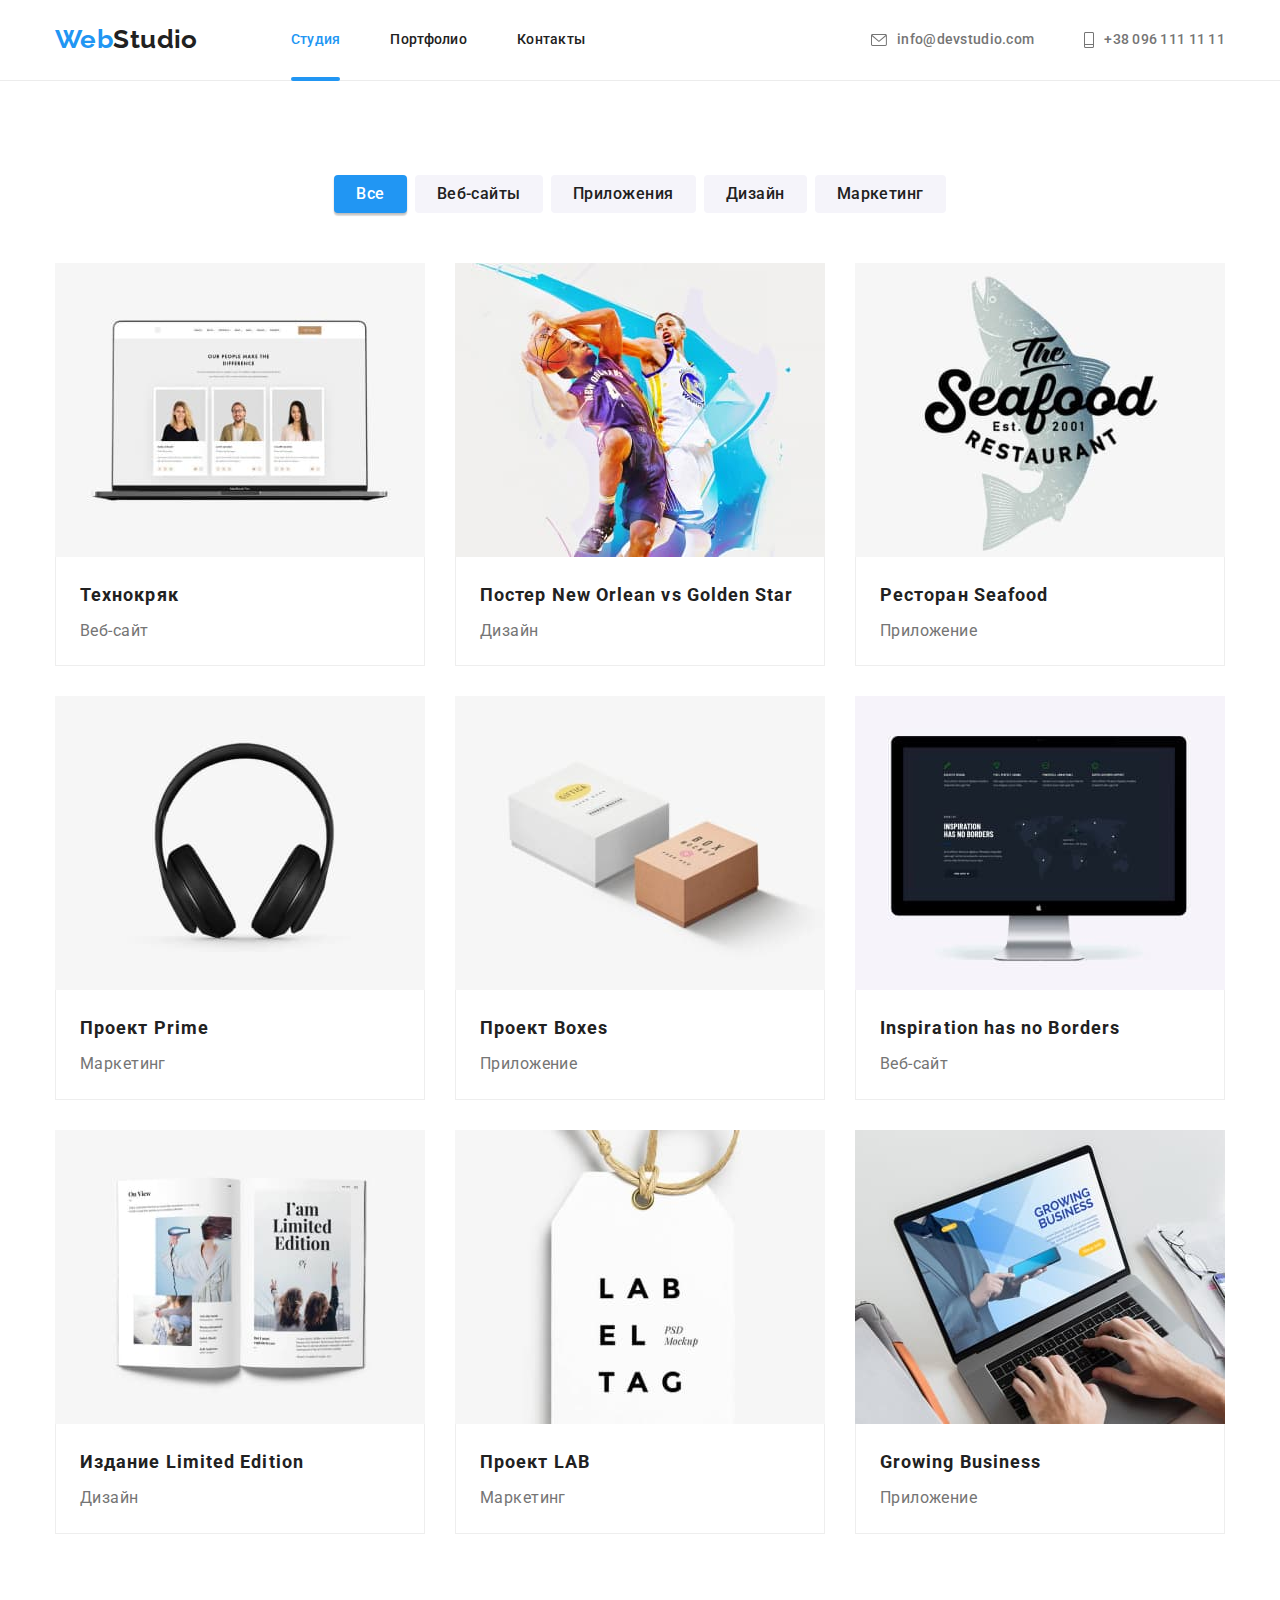
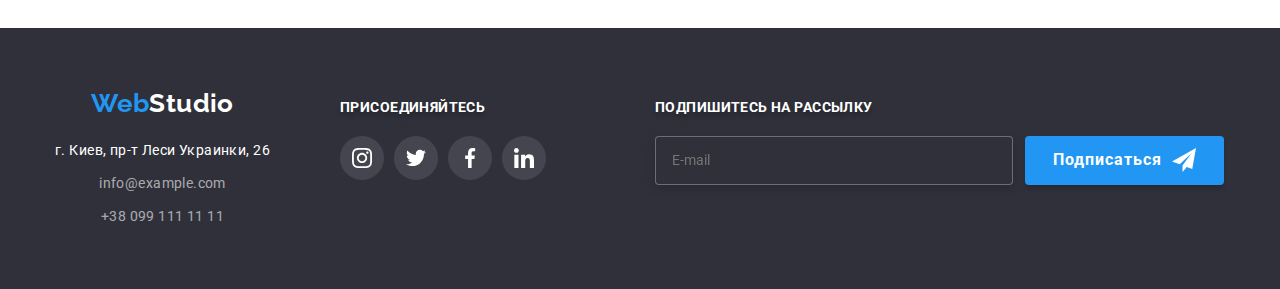
==== portfolio.html @ 218bdefb "hw-8.1" ====
<!DOCTYPE html>
<html lang="ru">
  <head>
    <meta charset="UTF-8" />
    <meta http-equiv="X-UA-Compatible" content="IE=edge" />
    <meta name="viewport" content="width=device-width, initial-scale=1.0" />
    <title>Портфолио</title>
    <link rel="preconnect" href="https://fonts.googleapis.com">
    <link rel="preconnect" href="https://fonts.gstatic.com" crossorigin>
    <link href="https://fonts.googleapis.com/css2?family=Raleway:wght@700&family=Roboto:wght@400;500;700;900&display=swap"
      rel="stylesheet">
    <link rel="stylesheet" href="https://cdnjs.cloudflare.com/ajax/libs/animate.css/4.1.1/animate.min.css" />
    <link rel="stylesheet" href="https://cdnjs.cloudflare.com/ajax/libs/modern-normalize/1.1.0/modern-normalize.min.css" />
    <link rel="stylesheet" href="./css/main.min.css">
  </head>
  <body>
    <!--top lone-->
    <header class="header">
      <div class="container header-container">
        <nav class="nav">
    
          <a href="./index.html" class="logo logo-header animate__animated animate__bounceInRight">Web<span
              class="logo--dark-color">Studio</span></a>
    
          <ul class="nav__list list">
            <li class="nav__item">
              <a class="nav__link current animate__animated animate__headShake animate__delay-1s"
                href="./index.html">Студия</a>
            </li>
            <li class="nav__item">
              <a class="nav__link animate__animated animate__headShake animate__delay-1s"
                href="./portfolio.html">Портфолио</a>
            </li>
            <li class="nav__item">
              <a class="nav__link animate__animated animate__headShake animate__delay-1s" href="">Контакты</a>
            </li>
          </ul>
        </nav>
    
        <div class="contacts">
          <ul class="contacts__list list">
            <li class="contacts__item">
              <a class="contacts__link" href="mailto:info@devstudio.com">
                <svg class="contacts__icon" width="16" height="12">
                  <use href="img/icons.svg#icon-email">
                  </use>
                </svg>info@devstudio.com</a>
            </li>
            <li class="contacts__item">
              <a class="contacts__link" href="telto:+380961111111">
                <svg class="contacts__icon" width="10" height="16">
                  <use href="img/icons.svg#icon-phone"></use>
                </svg>+38 096 111 11 11</a>
            </li>
          </ul>
        </div>
        <button type="button" class="menu-btn" data-menu-open>
          <svg class="menu-open" width="18" height="18">
            <use href="img/icons.svg#icon-menu-open">
            </use>
          </svg>
        </button>
      </div>
      <div class="mob-menu is-hidden" data-menu>
        <div class="container">
          <div class="mob-menu-top">
            <button type="button" class="menu-btn" data-menu-close>
              <svg class="menu-close" width="18" height="18">
                <use href="img/icons.svg#icon-menu-close">
                </use>
              </svg>
            </button>
            <ul class="mob-menu__list list">
              <li class="mob-menu__item">
                <a class="mob-menu__link" href="./index.html">Студия</a>
              </li>
              <li class="mob-menu__item">
                <a class="mob-menu__link" href="./portfolio.html">Портфолио</a>
              </li>
              <li class="mob-menu__item">
                <a class="mob-menu__link" href="">Контакты</a>
              </li>
            </ul>
          </div>
          <div class="mob-menu-bottom">
            <ul class="mob-contacts list">
              <li class="mob-contacts__item">
                <a class="mob-contacts__link" href="telto:+380961111111">+38 096 111 11 11</a>
              </li>
              <li class="mob-contacts__item">
                <a class="mob-contacts__link mob-contacts__link--tell"
                  href="mailto:info@devstudio.com">info@devstudio.com</a>
              </li>
            </ul>
            <ul class="mob-soc list">
              <li class="mob-soc__item">
                <a href="" class="mob-soc__link">Instagram</a>
              </li>
              <li class="mob-soc__item">
                <a href="" class="mob-soc__link">Twitter</a>
              </li>
              <li class="mob-soc__item">
                <a href="" class="mob-soc__link">Facebook</a>
              </li>
              <li class="mob-soc__item">
                <a href="" class="mob-soc__link">LinkedIn</a>
              </li>
            </ul>
          </div>
        </div>
      </div>
    </header>

    <main>
      <!--filter-->
      <section class="section-filter section-wrap">
        <div class="container">
          <!--title "Проекти" need to hide whit styles CSS-->
          <h1 class="filter hidden">Проекти</h1>
          <ul class="filter__list list">
            <li class="filter__item">
              <button class="button-current">Все</button>
            </li>
            <li class="filter__item">
              <button class="button-secondary">Веб-сайты</button>
            </li>
            <li class="filter__item">
              <button class="button-secondary">Приложения</button>
            </li>
            <li class="filter__item">
              <button class="button-secondary">Дизайн</button>
            </li>
            <li class="filter__item">
              <button class="button-secondary">Маркетинг</button>
            </li>
          </ul>
          <!--projects-->
          <ul class="project__list list">
            <!--project_1-->
            <li class="project__item">
              <a class="project__link" href="">
                <div class="project__tumb">
                  <img src="img/portfolio/project_1.jpg" alt="Главная страничка сайта" width="370" height="294" />
                  <p class="project__text">Технокряк это современная площадка распространения коронавируса. Компании используют эту платформу для цифрового
                  шпионажа и атак на защищённые сервера конкурентов.</p>
                </div>
                <div class="project__content first__project">
                  <h2 class="project__name">Технокряк</h2>
                  <p class="project__about">Веб-сайт</p>
                </div>
              </a>
            </li>
            <!--progect_2-->
            <li class="project__item">
              <a class="project__link" href="">
                <div class="project__tumb">
                  <img src="img/portfolio/prpject_2.jpg" alt="Постер баскетбольной команды" width="370" height="294" />
                  <p class="project__text">Технокряк это современная площадка распространения коронавируса. Компании используют эту
                    платформу для цифрового
                    шпионажа и атак на защищённые сервера конкурентов.</p>
                </div>
                <div class="project__content ">
                  <h2 class="project__name">Постер <span lang="en">New Orlean vs Golden Star</span></h2>
                  <p class="project__about">Дизайн</p>
                </div>
              </a>  
            </li>
            <!--progect_3-->
            <li class="project__item">
              <a class="project__link" href="">
                <div class="project__tumb">
                  <img src="img/portfolio/project_3.jpg" alt="Логотип ресторана" width="370" height="294" />
                  <p class="project__text">Технокряк это современная площадка распространения коронавируса. Компании используют эту
                    платформу для цифрового
                    шпионажа и атак на защищённые сервера конкурентов.</p>
                </div>
                <div class="project__content">
                  <h2 class="project__name">Ресторан <span lang="en">Seafood</span></h2>
                  <p class="project__about">Приложение</p>
                </div>
              </a>  
            </li>
            <!--progect_4-->
            <li class="project__item">
              <a class="project__link" href="">
                <div class="project__tumb">
                  <img src="img/portfolio/project_4.jpg" alt="Наушники" width="370" height="294" />
                  <p class="project__text">Технокряк это современная площадка распространения коронавируса. Компании используют эту
                    платформу для цифрового
                    шпионажа и атак на защищённые сервера конкурентов.</p>
                </div>
                <div class="project__content">
                  <h2 class="project__name">Проект <span lang="en">Prime</span></h2>
                  <p class="project__about">Маркетинг</p>
                </div>
              </a>  
            </li>
            <!--progect_5-->
            <li class="project__item">
              <a class="project__link" href="">
                <div class="project__tumb">
                  <img src="img/portfolio/project_5.jpg" alt="Коробки" width="370" height="294" />
                  <p class="project__text">Технокряк это современная площадка распространения коронавируса. Компании используют эту
                    платформу для цифрового
                    шпионажа и атак на защищённые сервера конкурентов.</p>
                </div>
                <div class="project__content">
                  <h2 class="project__name">Проект <span lang="en">Boxes</span></h2>
                  <p class="project__about">Приложение</p>
                </div>
              </a>
            </li>
            <!--progect_6-->
            <li class="project__item">
              <a class="project__link" href="">
                <div class="project__tumb">
                  <img src="img/portfolio/project_6.jpg" alt="Персональний компютер" width="370" height="294" />
                  <p class="project__text">Технокряк это современная площадка распространения коронавируса. Компании используют эту
                    платформу для цифрового
                    шпионажа и атак на защищённые сервера конкурентов.</p>
                </div>
                <div class="project__content">
                  <h2 lang="en" class="project__name">Inspiration has no Borders</h2>
                  <p class="project__about">Веб-сайт</p>
                </div>
              </a>
            </li>
            <!--progect_7-->
            <li class="project__item">
              <a class="project__link" href="">
                <div class="project__tumb">
                  <img src="img/portfolio/project_7.jpg" alt="Журнальное издание" width="370" height="294" />
                  <p class="project__text">Технокряк это современная площадка распространения коронавируса. Компании используют эту
                    платформу для цифрового
                    шпионажа и атак на защищённые сервера конкурентов.</p>
                </div>
                <div class="project__content">
                  <h2 class="project__name">Издание <span lang="en">Limited Edition</span></h2>
                  <p class="project__about">Дизайн</p>
                </div>
              </a>  
            </li>
            <!--progect_8-->
            <li class="project__item">
              <a class="project__link" href="">
                <div class="project__tumb">
                  <img src="img/portfolio/project_8.jpg" alt="Етикетка на шнурке" width="370" height="294" />
                  <p class="project__text">Технокряк это современная площадка распространения коронавируса. Компании используют эту
                    платформу для цифрового
                    шпионажа и атак на защищённые сервера конкурентов.</p>
                </div>
                <div class="project__content">
                  <h2 class="project__name">Проект <span lang="en">LAB</span></h2>
                  <p class="project__about">Маркетинг</p>
                </div>
              </a>  
            </li>
            <!--progect_9-->
            <li class="project__item">
              <a class="project__link" href="">
                <div class="project__tumb">
                  <img src="img/portfolio/project_9.jpg" alt="Работа за ноутбуком" width="370" height="294" />
                  <p class="project__text">Технокряк это современная площадка распространения коронавируса. Компании используют эту
                    платформу для цифрового
                    шпионажа и атак на защищённые сервера конкурентов.</p>
                </div>
                <div class="project__content">
                  <h2 lang="en" class="project__name">Growing Business</h2>
                  <p class="project__about">Приложение</p>
                </div>
              </a>  
            </li>
          </ul>
        </div>
      </section>
    </main>

    <footer class="footer">
      <div class="container footer-container">
        <div class="footer-wrap">
          <a class="logo logo-footer" href="./index.html">Web<span class="logo--light-color">Studio</span></a>
          <address class="address">
            <ul class="address__list list">
              <li class="address__item">
                <a class="address__map" href="https://goo.gl/maps/jYwfcW3zjosPF1Vx7" target="_blank"
                  rel="noopener noreferrer">г.
                  Киев, пр-т Леси Украинки, 26</a>
              </li>
              <li class="address__item">
                <a class="address__contact" href="mailto:info@example.com">info@example.com</a>
              </li>
              <li class="address__item">
                <a class="address__contact" href="telto:+380991111111">+38 099 111 11 11</a>
              </li>
            </ul>
          </address>
        </div>
        <div class="join">
          <p class="join__text bottom-text">Присоединяйтесь</p>
          <ul class="join__list list">
            <li class="join__item">
              <a href="" class="join__link">
                <svg class="join__icon" width="20" height="20">
                  <use href="./img/icons.svg#icon-instagram">
                  </use>
                </svg>
              </a>
            </li>
            <li class="join__item">
              <a href="" class="join__link">
                <svg class="join__icon" width="20" height="20">
                  <use href="./img/icons.svg#icon-twitter">
                  </use>
                </svg>
              </a>
            </li>
            <li class="join__item">
              <a href="" class="join__link">
                <svg class="join__icon" width="20" height="20">
                  <use href="./img/icons.svg#icon-facebook">
                  </use>
                </svg>
              </a>
            </li>
            <li class="join__item">
              <a href="" class="join__link">
                <svg class="join__icon" width="20" height="20">
                  <use href="./img/icons.svg#icon-linkedin">
                  </use>
                </svg>
              </a>
            </li>
          </ul>
        </div>
        <div class="subscribe">
          <p class="subscribe-text bottom-text">Подпишитесь на рассылку</p>
          <form class="subscribe__form">
            <label for="subscribe"></label>
            <input type="email" id="subscribe" name="email" placeholder="E-mail">
            <button class="subscribe__btn button-primary" type="submit">Подписаться<svg class="subscribe__icon" width="24"
                height="24">
                <use href="img/icons.svg#icon-send"></use>
              </svg></button>
          </form>
        </div>
      </div>
    </footer>
    <script src="./js/menu.js"></script>
  </body>
</html>
---- css/main.min.css ----
:root{--primary-text-color: #757575;--title-text-color: #212121;--accent-color: #2196f3;--accent-hover: #188ce8;--primary-white-color: #ffffff;--primary-background: #2f303a;--secondary-background: #f5f4fa;--top-border: #ececec;--bottom-border: #eeeeee;--icons-color: #afb1b8;--card-gap: 30px}h1,h2,h3,h4,h5,h6,p{margin:0}ul,button{margin:0;padding:0}img{display:block;max-width:100%;height:auto}textarea{resize:none}a{text-decoration:none}body{font-family:'Roboto', sans-serif;font-weight:400;font-size:14px;line-height:1.7;letter-spacing:0.03em;background-color:var(--primary-white-color);color:var(--primary-text-color)}.list{padding:0;margin:0;list-style:none}.hidden{display:none}.logo{font-family:'Raleway', sans-serif;font-weight:700;font-size:26px;line-height:1.2;text-decoration:none}@media screen and (max-width: 1199px){.logo{font-weight:700;font-size:24px;line-height:1.16;letter-spacing:.03em}}.logo-header{color:var(--accent-color);padding:16px 0}@media screen and (min-width: 768px){.logo-header{margin-right:88px;padding:26px 0}}@media screen and (min-width: 1200px){.logo-header{padding:24px 0;margin-right:93px}}.logo--dark-color{color:var(--title-text-color)}.logo-footer{display:flex;color:var(--accent-color);margin-bottom:20px;justify-content:center}.logo--light-color{color:var(--primary-white-color)}.container{width:100%;margin:0 auto;padding-left:15px;padding-right:15px}@media screen and (min-width: 480px){.container{width:480px}}@media screen and (min-width: 768px){.container{width:768px}}@media screen and (min-width: 1200px){.container{width:1200px}}.header-container{display:flex;align-items:baseline;align-items:center;position:relative}.footer-container{align-items:baseline}@media screen and (min-width: 768px){.footer-container{display:flex}}@media screen and (min-width: 768px) and (max-width: 1199px){.footer-container{flex-wrap:wrap;justify-content:space-around}}.section-wrap{padding-top:60px;padding-bottom:60px}@media screen and (min-width: 1200px){.section-wrap{padding-top:94px;padding-bottom:94px}}.no-wrap{padding-top:0}.title{font-weight:700;font-size:28px;line-height:1.17;text-align:center;color:var(--title-text-color)}@media screen and (max-width: 767px){.title{margin-bottom:0}}.button-primary{border:0;padding:10px 32px;min-width:136px;text-align:center;font-weight:700;font-size:16px;line-height:1.8;letter-spacing:.06em;color:var(--primary-white-color);background-color:var(--accent-color);box-shadow:0px 4px 4px rgba(0,0,0,0.15);cursor:pointer;border-radius:4px;transition:color 250ms cubic-bezier(0.4, 0, 0.2, 1),background-color 250ms cubic-bezier(0.4, 0, 0.2, 1)}.button-primary:hover,.button-primary:focus{color:var(--primary-white-color);background-color:var(--accent-hover)}.button-secondary,.button-current{border:0;padding:6px 22px;font-weight:500;font-size:16px;line-height:1.6;letter-spacing:.03em;cursor:pointer;border-radius:4px;transition:color 250ms cubic-bezier(0.4, 0, 0.2, 1),background-color 250ms cubic-bezier(0.4, 0, 0.2, 1),box-shadow 250ms cubic-bezier(0.4, 0, 0.2, 1)}.button-secondary{background-color:var(--secondary-background);color:var(--title-text-color)}.button-secondary:hover,.button-secondary:focus{color:var(--primary-white-color);background-color:var(--accent-color);box-shadow:0px 3px 1px rgba(0,0,0,0.1),0px 1px 2px rgba(0,0,0,0.08),0px 2px 2px rgba(0,0,0,0.12)}.button-current{color:var(--primary-white-color);background-color:var(--accent-color);box-shadow:0px 3px 1px rgba(0,0,0,0.1),0px 1px 2px rgba(0,0,0,0.08),0px 2px 2px rgba(0,0,0,0.12)}.subscribe__btn{padding:10px 28px;display:flex;align-items:center}.modal__btn{display:flex;width:30px;height:30px;border-radius:50%;background-color:var(--primary-white-color);border:1px solid rgba(0,0,0,0.1);filter:drop-shadow(0px 4px 4px rgba(0,0,0,0.25));align-items:center;justify-content:center;position:absolute;top:8px;right:8px;cursor:pointer;transition:drop-shadow 250ms cubic-bezier(0.4, 0, 0.2, 1),fill 250ms cubic-bezier(0.4, 0, 0.2, 1),background-color 250ms cubic-bezier(0.4, 0, 0.2, 1)}.modal__btn:hover,.modal__btn:focus{filter:drop-shadow(0px 1px 4px rgba(0,0,0,0.25));fill:var(--accent-color)}.btn-submit{display:flex;margin-left:auto;margin-right:auto}.backdrop{width:100vw;height:100vh;background:rgba(0,0,0,0.2);position:fixed;top:0;transition:opacity 600ms, visibility 600ms}.backdrop.is-hidden .modal{transform:rotate(180deg) scale(0.1) translate(2600px, 2000px)}.modal{width:100%;min-height:581px;background-color:var(--primary-white-color);box-shadow:0px 1px 3px rgba(0,0,0,0.12),0px 1px 1px rgba(0,0,0,0.14),0px 2px 1px rgba(0,0,0,0.2);border-radius:4px;position:absolute;top:50%;left:50%;transform:translate(-50%, -50%) rotate(0) scale(1);transition:600ms;padding:40px}@media screen and (min-width: 480px) and (max-width: 1199px){.modal{width:450px}}@media screen and (min-width: 1200px){.modal{width:528px}}.modal__title{margin-bottom:12px;text-align:center;font-weight:700;font-size:20px;line-height:1.5;color:var(--title-text-color)}@media screen and (min-width: 1200px){.modal__title{font-weight:700;font-size:20px;line-height:1.15}}.modal__form{width:100%}.modal__field{display:flex;flex-direction:column;margin-bottom:10px}.modal__field label{margin-bottom:4px}.modal__field input{margin:0;padding:11px 12px 11px 42px;border-radius:4px;border:1px solid rgba(33,33,33,0.2)}.modal__field textarea{margin:0;padding:11px 12px;border-radius:4px;border:1px solid rgba(33,33,33,0.2);transition:border-color 250ms cubic-bezier(0.4, 0, 0.2, 1)}.modal__text{line-height:1}.modal__form-wrap{position:relative}.modal__input{width:100%;transition:border-color 250ms cubic-bezier(0.4, 0, 0.2, 1)}.modal__input:hover,.modal__input:focus{border-color:var(--accent-color)}.modal__icon{position:absolute;left:12px;top:50%;transform:translateY(-50%);transition:fill 250ms cubic-bezier(0.4, 0, 0.2, 1)}.modal__input:hover+.modal__icon,.modal__input:focus+.modal__icon{fill:var(--accent-color)}.modal__field-bottom{margin-bottom:20px}.modal__textarea:hover,.modal__textarea:focus{border-color:var(--accent-color)}.checkbox{display:flex;margin-bottom:30px;text-align:center;justify-content:center}.checkbox__input{position:absolute;appearance:none}.checkbox__label{display:flex;align-items:flex-end;justify-content:center;font-size:12px;line-height:1.16}@media screen and (min-width: 1200px){.checkbox__label{font-size:14px;line-height:1}}.checkbox__label span{width:16px;height:15px;border:2px solid #000000;border-radius:2px;margin-right:5px;display:flex;align-items:center;justify-content:center}.checkbox__input:checked+.checkbox__label>span{background-color:var(--accent-color);border:none}.checkbox__input:focus+.checkbox__label>span,.checkbox__input:hover+.checkbox__label>span{border-color:var(--accent-color)}.checkbox__input:checked+.checkbox__label svg{fill:var(--primary-white-color)}.checkbox__icon{fill:transparent}.checkbox__link{font-size:12px;line-height:1.16;align-items:flex-end;margin-left:2px;color:var(--accent-color);text-decoration:underline}@media screen and (min-width: 1200px){.checkbox__link{font-size:14px;line-height:1}}.is-hidden{opacity:0;pointer-events:none;visibility:hidden}.header{border-bottom:1px solid var(--top-border)}.nav{display:flex}.nav__list{display:none;align-items:center}@media screen and (min-width: 768px){.nav__list{display:flex}}.nav__item+.nav__item{margin-left:50px}.nav__link{display:flex;padding:32px 0;font-weight:500;font-size:14px;line-height:1.1;letter-spacing:.02em;text-decoration:none;color:var(--title-text-color);transition:color 250ms cubic-bezier(0.4, 0, 0.2, 1)}.nav__link:hover,.nav__link:focus{color:var(--accent-color)}.current{color:var(--accent-color);position:relative}.current::after{content:'';width:100%;height:4px;position:absolute;background-color:var(--accent-color);left:0;bottom:-1px;border-radius:2px}.contacts{display:none}@media screen and (min-width: 768px){.contacts{display:flex;align-items:flex-start;margin-left:auto}}@media screen and (min-width: 1200px){.contacts__list{display:flex}.contacts__item+.contacts__item{margin-left:50px}}@media screen and (min-width: 768px) and (max-width: 1199px){.contacts__item+.contacts__item{margin-top:10px}.contacts__item:first-of-type{padding-top:20px}.contacts__item:last-of-type{padding-bottom:21px}}.contacts__link{font-weight:500;font-size:12px;line-height:1.16;letter-spacing:.02em;text-decoration:none;color:var(--primary-text-color);align-items:center;display:flex;transition:color 250ms cubic-bezier(0.4, 0, 0.2, 1)}.contacts__link:hover,.contacts__link:focus{color:var(--accent-color)}@media screen and (min-width: 1200px){.contacts__link{padding:32px 0;font-weight:500;font-size:14px;line-height:1.1;letter-spacing:.02em}}.contacts__icon{margin-right:10px;fill:currentColor}.menu-btn{position:absolute;top:10px;right:15px;width:40px;height:40px;display:block;margin-left:auto;border:transparent;background-color:transparent;cursor:pointer;transition:fill 250ms cubic-bezier(0.4, 0, 0.2, 1)}.menu-btn:hover,.menu-btn:focus{fill:var(--accent-color)}@media screen and (min-width: 768px){.menu-btn{display:none}}.mob-menu{position:fixed;z-index:1;background-color:var(--primary-white-color);width:100vw;height:100vh;overflow:auto;top:0;left:0;padding-top:48px;padding-bottom:48px}.mob-menu .container{height:100%;display:flex;flex-direction:column;justify-content:space-between}.mob-contacts{margin-bottom:64px}.mob-menu__item:not(:last-child),.mob-contacts__item:not(:last-child){margin-bottom:32px}.mob-menu__link{font-weight:500;font-size:40px;line-height:1.175;letter-spacing:.02em;color:var(--title-text-color);transition:color 250ms cubic-bezier(0.4, 0, 0.2, 1)}.mob-menu__link:hover,.mob-menu__link:focus{color:var(--accent-color)}.mob-contacts__link{font-size:34px;line-height:1.17;color:var(--accent-color)}.mob-contacts__link--tell{font-size:24px;line-height:1.16;color:var(--primary-text-color)}.mob-soc__link{font-size:18px;line-height:1.22;color:var(--accent-color)}.mob-soc{display:flex}.mob-soc__item{padding-right:10px;margin-right:10px}.mob-soc__item:not(:last-of-type){border-right:1px solid rgba(33,33,33,0.2)}.overlay{max-width:1600px;width:100%;height:600px;margin-left:auto;margin-right:auto;background-image:linear-gradient(rgba(47,48,58,0.4), rgba(47,48,58,0.4)),url(../img/index/hero.jpg);background-repeat:no-repeat;background-position:center;background-size:cover}@media screen and (max-width: 1200px){.overlay{height:400px}}.hero{width:100%;padding-top:200px;padding-bottom:200px;text-align:center;background-color:var(--primary-background)}@media screen and (max-width: 1200px){.hero{padding-top:118px;padding-bottom:118px}}.hero__title{width:100%;margin-top:0;margin-bottom:30px;margin-left:auto;margin-right:auto;font-weight:900;font-size:26px;line-height:1.6;letter-spacing:.06em;text-transform:uppercase;color:var(--primary-white-color)}@media screen and (min-width: 480px) and (max-width: 1199px){.hero__title{width:360px}}@media screen and (min-width: 1200px){.hero__title{font-weight:900;font-size:44px;line-height:1.3;letter-spacing:.06em}}.features__list{display:flex;margin-left:auto;margin-right:auto}@media screen and (max-width: 767px){.features__list{flex-direction:column}}@media screen and (min-width: 768px) and (max-width: 1199px){.features__list{flex-wrap:wrap;margin:-15px}}@media screen and (max-width: 767px){.features__item:not(:last-child){margin-bottom:30px}}@media screen and (min-width: 768px) and (max-width: 1199px){.features__item{width:calc((100% - 2 * 30px) / 2);margin:15px}}@media screen and (min-width: 1200px){.features__item+.features__item{margin-left:30px}}.features__wrap{display:flex;height:120px;background-color:var(--secondary-background);border-radius:4px;margin-bottom:30px;align-items:center;justify-content:center}.features__title{margin-bottom:10px;font-weight:700;line-height:1.1;font-weight:700;line-height:1.1;text-transform:uppercase;color:var(--title-text-color)}@media screen and (max-width: 1199px){.features__title{text-align:center}}@media screen and (max-width: 1199px){.section-work{display:none}}.work__list{display:flex}.work__tumb{position:relative}.work__text{display:flex;position:absolute;bottom:0;left:0;font-weight:700;line-height:1.1;text-align:center;text-transform:uppercase;color:var(--primary-white-color);background-color:rgba(47,48,58,0.8);height:70px;width:100%;justify-content:center;align-items:center}.work__item+.work__item{margin-left:30px}.section-team{background-color:var(--secondary-background)}@media screen and (min-width: 768px){.team__list{display:flex;flex-wrap:wrap;margin-left:-30px}}.team__item{margin-top:30px;box-shadow:0px 1px 3px rgba(0,0,0,0.12),0px 1px 1px rgba(0,0,0,0.14),0px 2px 1px rgba(0,0,0,0.2);border-radius:0px 0px 4px 4px}@media screen and (min-width: 768px){.team__item{width:calc(100% / 2 - var(--card-gap));margin-left:var(--card-gap)}}@media screen and (min-width: 1200px){.team__item{width:calc(100% / 4 - var(--card-gap))}}@media screen and (max-width: 767px){.team__img{width:100%}}@media screen and (min-width: 768px) and (max-width: 1199px){.team__img{width:100%}}.team__content{padding:30px 32px;background-color:var(--primary-white-color);border-radius:0px 0px 4px 4px}@media screen and (min-width: 768px) and (max-width: 1199px){.team__content{width:354px;flex-wrap:wrap}}.team__name{font-weight:500;font-size:16px;line-height:1.1;text-align:center;color:var(--title-text-color);margin-bottom:10px}.team__prof{font-size:16px;line-height:1.1;text-align:center;margin-bottom:16px}.socials{display:flex;justify-content:center}.socials__item+.socials__item{margin-left:10px}.socials__link{display:flex;height:44px;width:44px;border-radius:50%;align-items:center;justify-content:center;color:var(--icons-color);transition:color 250ms cubic-bezier(0.4, 0, 0.2, 1),background-color 250ms cubic-bezier(0.4, 0, 0.2, 1)}.socials__link:hover,.socials__link:focus{background-color:var(--accent-color);color:var(--primary-white-color)}.socials__icon{fill:currentColor}.clients__list{margin:0 auto;text-align:center}@media screen and (min-width: 480px){.clients__list{display:flex;flex-wrap:wrap;margin-left:-30px}}.clients__item{margin-top:30px}@media screen and (min-width: 480px){.clients__item{width:calc(100% / 2 - var(--card-gap));margin-left:var(--card-gap);margin-top:30px}}@media screen and (min-width: 768px){.clients__item{width:calc(100% / 3 - var(--card-gap))}}@media screen and (min-width: 1200px){.clients__item{width:calc(100% / 6 - var(--card-gap));margin-top:50px}}.clients__link{display:flex;margin:0 auto;width:210px;height:92px;border:1px solid var(--icons-color);border-radius:4px;align-items:center;justify-content:center;color:var(--icons-color);cursor:pointer;transition:color 250ms cubic-bezier(0.4, 0, 0.2, 1),border-color 250ms cubic-bezier(0.4, 0, 0.2, 1)}.clients__link:hover,.clients__link:focus{color:var(--accent-color);border:1px solid var(--accent-color)}@media screen and (min-width: 768px){.clients__link{width:226px}}@media screen and (min-width: 1200px){.clients__link{width:170px}}.clients__icon{fill:currentColor}.footer{background-color:var(--primary-background);padding-top:60px;padding-bottom:60px}@media screen and (min-width: 1200px){.footer-wrap{margin-right:70px}}.address__list{text-align:center}.address__item:not(:last-child){margin-bottom:9px}.address__map{font-style:normal;text-decoration:none;color:var(--primary-white-color);transition:color 250ms cubic-bezier(0.4, 0, 0.2, 1)}.address__map:hover,.address__map:focus{color:var(--accent-color)}.address__contact{font-style:normal;text-decoration:none;color:rgba(255,255,255,0.6);transition:color 250ms cubic-bezier(0.4, 0, 0.2, 1)}.address__contact:hover,.address__contact:focus{color:var(--accent-color)}.bottom-text{margin-bottom:20px;text-transform:uppercase;font-weight:700;line-height:1.14;font-weight:700;line-height:1.14;color:var(--primary-white-color);text-shadow:0px 4px 4px rgba(0,0,0,0.25)}@media screen and (max-width: 1199px){.bottom-text{margin-top:60px;text-align:center}}@media screen and (min-width: 768px) and (max-width: 1199px){.join__text{margin-top:0}}.join__list{display:flex;justify-content:center}.join__item+.join__item{margin-left:10px}.join__link{display:flex;height:44px;width:44px;border-radius:50%;align-items:center;justify-content:center;color:var(--primary-white-color);background-image:linear-gradient(rgba(255,255,255,0.1), rgba(255,255,255,0.1));transition:background-color 250ms cubic-bezier(0.4, 0, 0.2, 1)}.join__link:hover,.join__link:focus{background-color:var(--accent-color)}.join__icon{fill:currentColor}.subscribe{display:flex;width:570px;flex-direction:column;margin-left:auto}.subscribe input{width:100%;margin-right:12px;padding:15px 16px;color:rgba(255,255,255,0.6);background-color:var(--primary-background);border:1px solid rgba(255,255,255,0.3);filter:drop-shadow(0px 4px 4px rgba(0,0,0,0.15));border-radius:4px}@media screen and (max-width: 1199px){.subscribe input{margin-bottom:20px}}@media screen and (min-width: 480px) and (max-width: 1199px){.subscribe input{width:450px}}@media screen and (min-width: 1200px){.subscribe input{width:358px}}@media screen and (max-width: 1200px){.subscribe{width:100%;text-align:center;text-align:-webkit-center}}@media screen and (min-width: 1200px){.subscribe__form{display:flex}}.subscribe__icon{margin-left:10px}.filter__list{display:flex;flex-wrap:wrap;margin-top:-15px;margin-left:-8px}@media screen and (min-width: 768px){.filter__list{margin-top:0;justify-content:center}}@media screen and (min-width: 1200px){.filter__list{margin-bottom:50px}}.filter__item{margin-top:15px;margin-left:8px}@media screen and (min-width: 768px){.filter__item{margin-top:0}}@media screen and (min-width: 768px){.project__list{display:flex;flex-wrap:wrap;margin-left:calc(-1 * var(--card-gap))}}@media screen and (min-width: 1200px){.project__list{margin-left:calc(-1 * var(--card-gap));margin-top:calc(-1 * var(--card-gap))}}.project__item{margin-top:40px}.project__item+.project__item{margin-top:var(--card-gap)}@media screen and (min-width: 768px){.project__item{width:calc(100% / 2 - var(--card-gap));margin-left:var(--card-gap);margin-top:var(--card-gap)}}@media screen and (min-width: 1200px){.project__item{width:calc(100% / 3 - var(--card-gap));margin-left:var(--card-gap);margin-top:var(--card-gap)}}.project__link{display:block;text-decoration:none;transition:box-shadow 250ms cubic-bezier(0.4, 0, 0.2, 1)}.project__link:hover,.project__link:focus{border:1px solid var(--bottom-border);box-shadow:0px 1px 1px rgba(0,0,0,0.12),0px 4px 4px rgba(0,0,0,0.06),1px 4px 6px rgba(0,0,0,0.16)}.project__tumb{position:relative;overflow:hidden}.project__text{position:absolute;top:0;left:0;font-size:18px;line-height:1.5;color:var(--primary-white-color);background-color:rgba(33,150,243,0.9);padding:63px 24px;height:100%;transform:translateY(101%);transition:transform 250ms cubic-bezier(0.4, 0, 0.2, 1)}.project__link:hover .project__text,.project__link:focus .project__text{transform:translateY(0)}.project__content{padding:20px 24px;border:1px solid var(--bottom-border);border-top:0}@media screen and (min-width: 768px) and (max-width: 1199px){.first__project{height:146px}}.project__name{font-weight:700;font-size:18px;line-height:2;letter-spacing:.06em;color:var(--title-text-color);margin-bottom:4px}.project__about{font-size:16px;line-height:1.8;color:var(--primary-text-color)}
/*# sourceMappingURL=main.min.css.map */
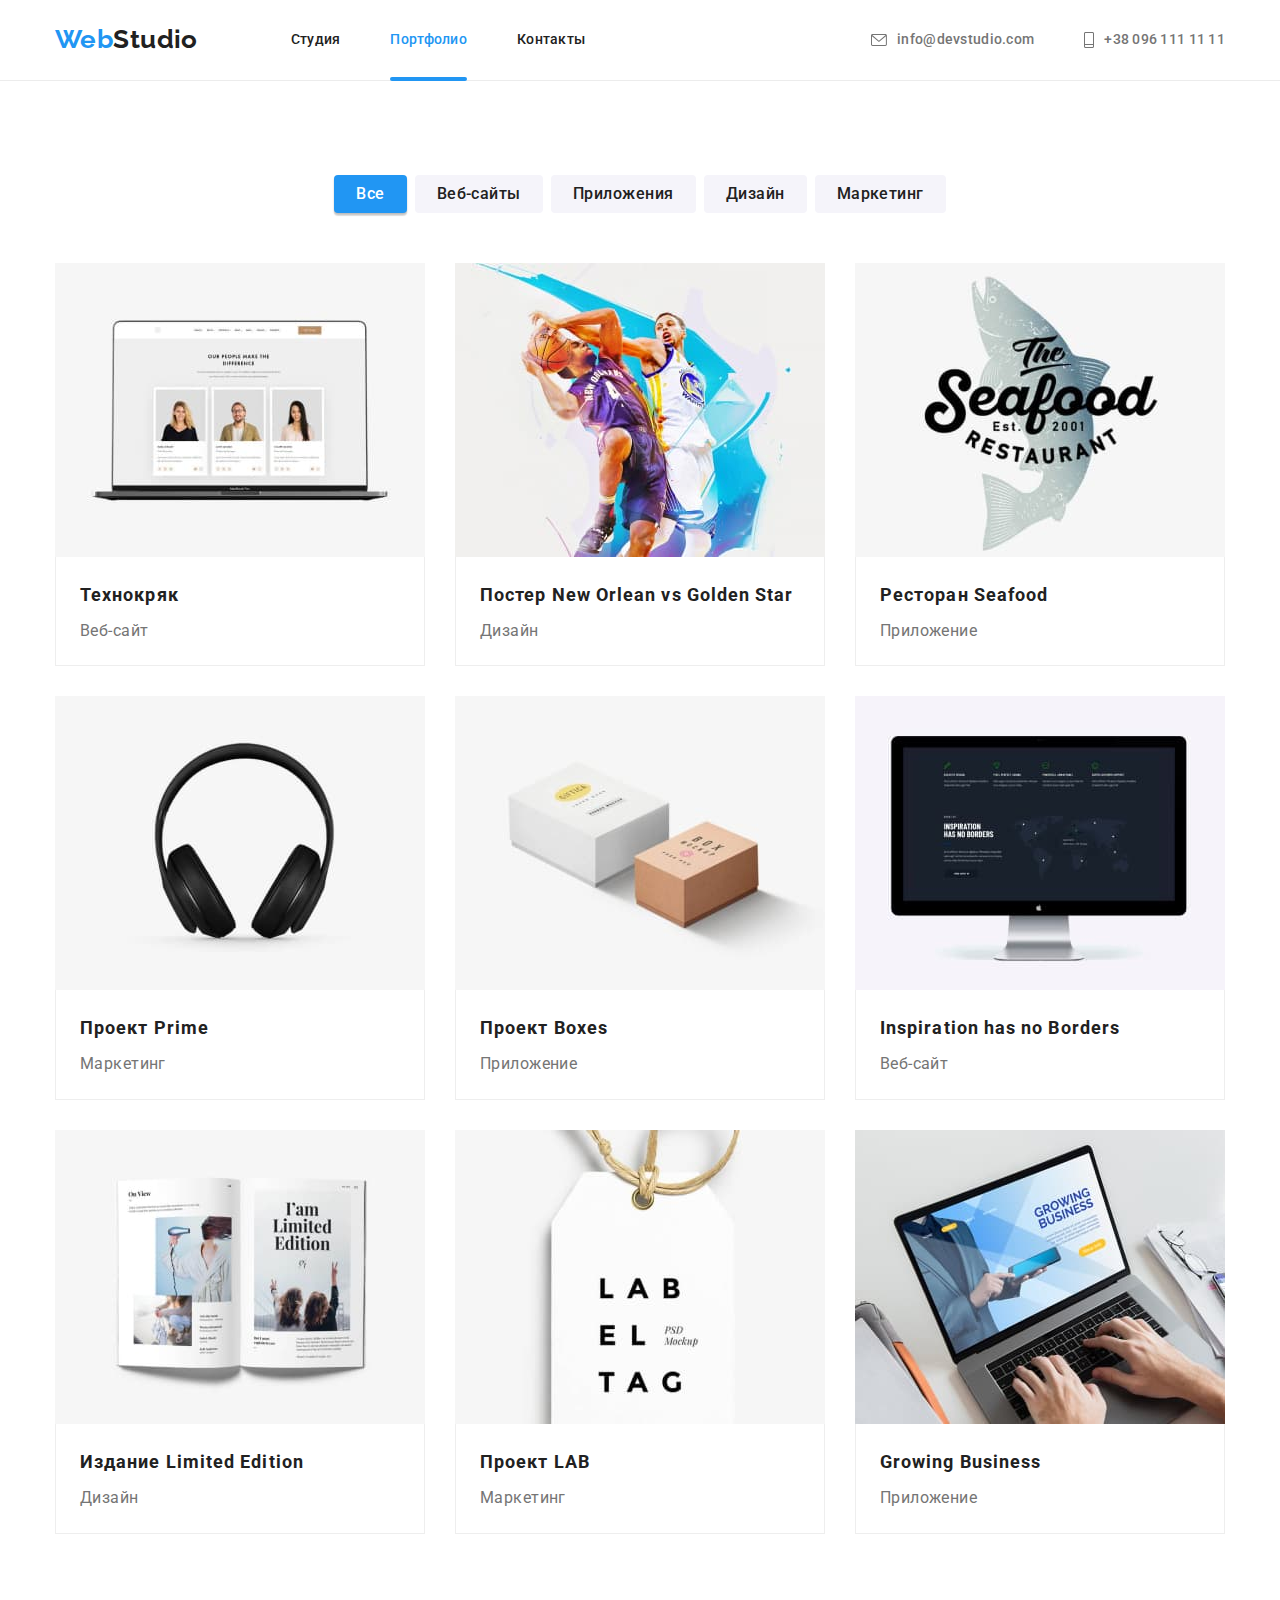
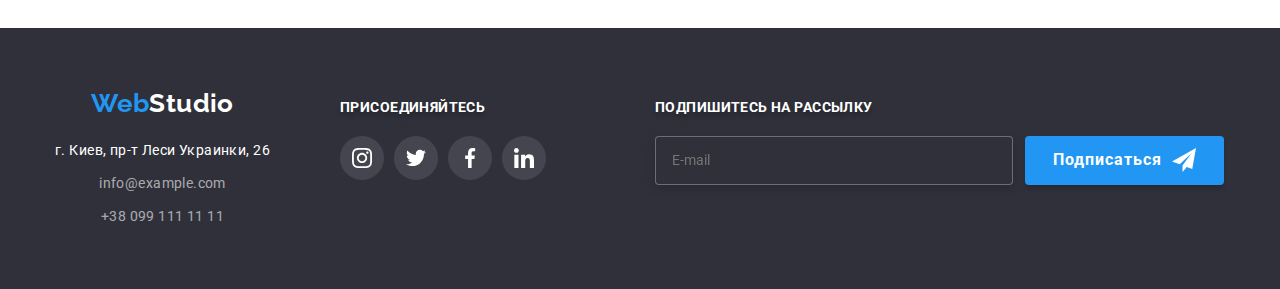
==== commit 1734e608: "hw-8.2" ====
--- a/portfolio.html
+++ b/portfolio.html
@@ -24,11 +24,11 @@
     
           <ul class="nav__list list">
             <li class="nav__item">
+              <a class="nav__link animate__animated animate__headShake animate__delay-1s"
+                href="./index.html">Студия</a>
+            </li>
+            <li class="nav__item">
               <a class="nav__link current animate__animated animate__headShake animate__delay-1s"
-                href="./index.html">Студия</a>
-            </li>
-            <li class="nav__item">
-              <a class="nav__link animate__animated animate__headShake animate__delay-1s"
                 href="./portfolio.html">Портфолио</a>
             </li>
             <li class="nav__item">
@@ -62,14 +62,15 @@
         </button>
       </div>
       <div class="mob-menu is-hidden" data-menu>
-        <div class="container">
+        <button type="button" class="menu-btn" data-menu-close>
+          <svg class="menu-close" width="18" height="18">
+            <use href="img/icons.svg#icon-menu-close">
+            </use>
+          </svg>
+        </button>
+        <div class="container menu">
           <div class="mob-menu-top">
-            <button type="button" class="menu-btn" data-menu-close>
-              <svg class="menu-close" width="18" height="18">
-                <use href="img/icons.svg#icon-menu-close">
-                </use>
-              </svg>
-            </button>
+            
             <ul class="mob-menu__list list">
               <li class="mob-menu__item">
                 <a class="mob-menu__link" href="./index.html">Студия</a>
@@ -140,7 +141,22 @@
             <li class="project__item">
               <a class="project__link" href="">
                 <div class="project__tumb">
-                  <img src="img/portfolio/project_1.jpg" alt="Главная страничка сайта" width="370" height="294" />
+                  <picture>
+                    <source srcset="
+                      ./img/portfolio/port-desk-1.jpg 1x,
+                      ./img/portfolio/port-desk-1-2x.jpg 2x
+                    " media="(min-width: 1200px)" />
+                    <source srcset="
+                      ./img/portfolio/port-tab-1.jpg 1x,
+                      ./img/portfolio/port-tab-1-2x.jpg 2x
+                    " media="(min-width: 768px)" />
+                    <source srcset="
+                      ./img/portfolio/port-mob-1.jpg 1x,
+                      ./img/portfolio/port-mob-1-2x.jpg 2x
+                    " media="(min-width: 320px)" />
+                    <img src="img/portfolio/port-desk-1.jpg" alt="Главная страничка сайта" />
+                  </picture>
+                  
                   <p class="project__text">Технокряк это современная площадка распространения коронавируса. Компании используют эту платформу для цифрового
                   шпионажа и атак на защищённые сервера конкурентов.</p>
                 </div>
@@ -154,7 +170,22 @@
             <li class="project__item">
               <a class="project__link" href="">
                 <div class="project__tumb">
-                  <img src="img/portfolio/prpject_2.jpg" alt="Постер баскетбольной команды" width="370" height="294" />
+                  <picture>
+                    <source srcset="
+                      ./img/portfolio/port-desk-2.jpg 1x,
+                      ./img/portfolio/port-desk-2-2x.jpg 2x
+                    " media="(min-width: 1200px)" />
+                    <source srcset="
+                      ./img/portfolio/port-tab-2.jpg 1x,
+                      ./img/portfolio/port-tab-2-2x.jpg 2x
+                    " media="(min-width: 768px)" />
+                    <source srcset="
+                      ./img/portfolio/port-mob-2.jpg 1x,
+                      ./img/portfolio/port-mob-2-2x.jpg 2x
+                    " media="(min-width: 320px)" />
+                    <img src="img/portfolio/port-desk-2.jpg" alt="Постер баскетбольной команды" />
+                  </picture>
+                  
                   <p class="project__text">Технокряк это современная площадка распространения коронавируса. Компании используют эту
                     платформу для цифрового
                     шпионажа и атак на защищённые сервера конкурентов.</p>
@@ -169,7 +200,22 @@
             <li class="project__item">
               <a class="project__link" href="">
                 <div class="project__tumb">
-                  <img src="img/portfolio/project_3.jpg" alt="Логотип ресторана" width="370" height="294" />
+                  <picture>
+                    <source srcset="
+                      ./img/portfolio/port-desk-3.jpg 1x,
+                      ./img/portfolio/port-desk-3-2x.jpg 2x
+                    " media="(min-width: 1200px)" />
+                    <source srcset="
+                      ./img/portfolio/port-tab-3.jpg 1x,
+                      ./img/portfolio/port-tab-3-2x.jpg 2x
+                    " media="(min-width: 768px)" />
+                    <source srcset="
+                      ./img/portfolio/port-mob-3.jpg 1x,
+                      ./img/portfolio/port-mob-3-2x.jpg 2x
+                    " media="(min-width: 320px)" />
+                    <img src="img/portfolio/port-desk-3.jpg" alt="Логотип ресторана" />
+                  </picture>
+                  
                   <p class="project__text">Технокряк это современная площадка распространения коронавируса. Компании используют эту
                     платформу для цифрового
                     шпионажа и атак на защищённые сервера конкурентов.</p>
@@ -184,7 +230,22 @@
             <li class="project__item">
               <a class="project__link" href="">
                 <div class="project__tumb">
-                  <img src="img/portfolio/project_4.jpg" alt="Наушники" width="370" height="294" />
+                  <picture>
+                    <source srcset="
+                      ./img/portfolio/port-desk-4.jpg 1x,
+                      ./img/portfolio/port-desk-4-2x.jpg 2x
+                    " media="(min-width: 1200px)" />
+                    <source srcset="
+                      ./img/portfolio/port-tab-4.jpg 1x,
+                      ./img/portfolio/port-tab-4-2x.jpg 2x
+                    " media="(min-width: 768px)" />
+                    <source srcset="
+                      ./img/portfolio/port-mob-4.jpg 1x,
+                      ./img/portfolio/port-mob-4-2x.jpg 2x
+                    " media="(min-width: 320px)" />
+                    <img src="img/portfolio/port-desk-4.jpg" alt="Наушники" />
+                  </picture>
+                  
                   <p class="project__text">Технокряк это современная площадка распространения коронавируса. Компании используют эту
                     платформу для цифрового
                     шпионажа и атак на защищённые сервера конкурентов.</p>
@@ -199,7 +260,22 @@
             <li class="project__item">
               <a class="project__link" href="">
                 <div class="project__tumb">
-                  <img src="img/portfolio/project_5.jpg" alt="Коробки" width="370" height="294" />
+                  <picture>
+                    <source srcset="
+                      ./img/portfolio/port-desk-5.jpg 1x,
+                      ./img/portfolio/port-desk-5-2x.jpg 2x
+                    " media="(min-width: 1200px)" />
+                    <source srcset="
+                      ./img/portfolio/port-tab-5.jpg 1x,
+                      ./img/portfolio/port-tab-5-2x.jpg 2x
+                    " media="(min-width: 768px)" />
+                    <source srcset="
+                      ./img/portfolio/port-mob-5.jpg 1x,
+                      ./img/portfolio/port-mob-5-2x.jpg 2x
+                    " media="(min-width: 320px)" />
+                    <img src="img/portfolio/port-desk-5.jpg" alt="Коробки" />
+                  </picture>
+                  
                   <p class="project__text">Технокряк это современная площадка распространения коронавируса. Компании используют эту
                     платформу для цифрового
                     шпионажа и атак на защищённые сервера конкурентов.</p>
@@ -214,7 +290,22 @@
             <li class="project__item">
               <a class="project__link" href="">
                 <div class="project__tumb">
-                  <img src="img/portfolio/project_6.jpg" alt="Персональний компютер" width="370" height="294" />
+                  <picture>
+                    <source srcset="
+                      ./img/portfolio/port-desk-6.jpg 1x,
+                      ./img/portfolio/port-desk-6-2x.jpg 2x
+                    " media="(min-width: 1200px)" />
+                    <source srcset="
+                      ./img/portfolio/port-tab-6.jpg 1x,
+                      ./img/portfolio/port-tab-6-2x.jpg 2x
+                    " media="(min-width: 768px)" />
+                    <source srcset="
+                      ./img/portfolio/port-mob-6.jpg 1x,
+                      ./img/portfolio/port-mob-6-2x.jpg 2x
+                    " media="(min-width: 320px)" />
+                    <img src="img/portfolio/port-desk-6.jpg" alt="Персональний компютер" />
+                  </picture>
+                  
                   <p class="project__text">Технокряк это современная площадка распространения коронавируса. Компании используют эту
                     платформу для цифрового
                     шпионажа и атак на защищённые сервера конкурентов.</p>
@@ -229,7 +320,22 @@
             <li class="project__item">
               <a class="project__link" href="">
                 <div class="project__tumb">
-                  <img src="img/portfolio/project_7.jpg" alt="Журнальное издание" width="370" height="294" />
+                  <picture>
+                    <source srcset="
+                      ./img/portfolio/port-desk-7.jpg 1x,
+                      ./img/portfolio/port-desk-7-2x.jpg 2x
+                    " media="(min-width: 1200px)" />
+                    <source srcset="
+                      ./img/portfolio/port-tab-7.jpg 1x,
+                      ./img/portfolio/port-tab-7-2x.jpg 2x
+                    " media="(min-width: 768px)" />
+                    <source srcset="
+                      ./img/portfolio/port-mob-7.jpg 1x,
+                      ./img/portfolio/port-mob-7-2x.jpg 2x
+                    " media="(min-width: 320px)" />
+                    <img src="img/portfolio/port-desk-7.jpg" alt="Журнальное издание" />
+                  </picture>
+                  
                   <p class="project__text">Технокряк это современная площадка распространения коронавируса. Компании используют эту
                     платформу для цифрового
                     шпионажа и атак на защищённые сервера конкурентов.</p>
@@ -244,7 +350,22 @@
             <li class="project__item">
               <a class="project__link" href="">
                 <div class="project__tumb">
-                  <img src="img/portfolio/project_8.jpg" alt="Етикетка на шнурке" width="370" height="294" />
+                  <picture>
+                    <source srcset="
+                      ./img/portfolio/port-desk-8.jpg 1x,
+                      ./img/portfolio/port-desk-8-2x.jpg 2x
+                    " media="(min-width: 1200px)" />
+                    <source srcset="
+                      ./img/portfolio/port-tab-8.jpg 1x,
+                      ./img/portfolio/port-tab-8-2x.jpg 2x
+                    " media="(min-width: 768px)" />
+                    <source srcset="
+                      ./img/portfolio/port-mob-8.jpg 1x,
+                      ./img/portfolio/port-mob-8-2x.jpg 2x
+                    " media="(min-width: 320px)" />
+                    <img src="img/portfolio/port-desk-8.jpg" alt="Етикетка на шнурке" />
+                  </picture>
+                  
                   <p class="project__text">Технокряк это современная площадка распространения коронавируса. Компании используют эту
                     платформу для цифрового
                     шпионажа и атак на защищённые сервера конкурентов.</p>
@@ -259,7 +380,22 @@
             <li class="project__item">
               <a class="project__link" href="">
                 <div class="project__tumb">
-                  <img src="img/portfolio/project_9.jpg" alt="Работа за ноутбуком" width="370" height="294" />
+                  <picture>
+                    <source srcset="
+                      ./img/portfolio/port-desk-9.jpg 1x,
+                      ./img/portfolio/port-desk-9-2x.jpg 2x
+                    " media="(min-width: 1200px)" />
+                    <source srcset="
+                      ./img/portfolio/port-tab-9.jpg 1x,
+                      ./img/portfolio/port-tab-9-2x.jpg 2x
+                    " media="(min-width: 768px)" />
+                    <source srcset="
+                      ./img/portfolio/port-mob-9.jpg 1x,
+                      ./img/portfolio/port-mob-9-2x.jpg 2x
+                    " media="(min-width: 320px)" />
+                    <img src="img/portfolio/port-desk-9.jpg" alt="Работа за ноутбуком" />
+                  </picture>
+                  
                   <p class="project__text">Технокряк это современная площадка распространения коронавируса. Компании используют эту
                     платформу для цифрового
                     шпионажа и атак на защищённые сервера конкурентов.</p>
--- a/css/main.min.css
+++ b/css/main.min.css
@@ -1,2 +1,2 @@
-:root{--primary-text-color: #757575;--title-text-color: #212121;--accent-color: #2196f3;--accent-hover: #188ce8;--primary-white-color: #ffffff;--primary-background: #2f303a;--secondary-background: #f5f4fa;--top-border: #ececec;--bottom-border: #eeeeee;--icons-color: #afb1b8;--card-gap: 30px}h1,h2,h3,h4,h5,h6,p{margin:0}ul,button{margin:0;padding:0}img{display:block;max-width:100%;height:auto}textarea{resize:none}a{text-decoration:none}body{font-family:'Roboto', sans-serif;font-weight:400;font-size:14px;line-height:1.7;letter-spacing:0.03em;background-color:var(--primary-white-color);color:var(--primary-text-color)}.list{padding:0;margin:0;list-style:none}.hidden{display:none}.logo{font-family:'Raleway', sans-serif;font-weight:700;font-size:26px;line-height:1.2;text-decoration:none}@media screen and (max-width: 1199px){.logo{font-weight:700;font-size:24px;line-height:1.16;letter-spacing:.03em}}.logo-header{color:var(--accent-color);padding:16px 0}@media screen and (min-width: 768px){.logo-header{margin-right:88px;padding:26px 0}}@media screen and (min-width: 1200px){.logo-header{padding:24px 0;margin-right:93px}}.logo--dark-color{color:var(--title-text-color)}.logo-footer{display:flex;color:var(--accent-color);margin-bottom:20px;justify-content:center}.logo--light-color{color:var(--primary-white-color)}.container{width:100%;margin:0 auto;padding-left:15px;padding-right:15px}@media screen and (min-width: 480px){.container{width:480px}}@media screen and (min-width: 768px){.container{width:768px}}@media screen and (min-width: 1200px){.container{width:1200px}}.header-container{display:flex;align-items:baseline;align-items:center;position:relative}.footer-container{align-items:baseline}@media screen and (min-width: 768px){.footer-container{display:flex}}@media screen and (min-width: 768px) and (max-width: 1199px){.footer-container{flex-wrap:wrap;justify-content:space-around}}.section-wrap{padding-top:60px;padding-bottom:60px}@media screen and (min-width: 1200px){.section-wrap{padding-top:94px;padding-bottom:94px}}.no-wrap{padding-top:0}.title{font-weight:700;font-size:28px;line-height:1.17;text-align:center;color:var(--title-text-color)}@media screen and (max-width: 767px){.title{margin-bottom:0}}.button-primary{border:0;padding:10px 32px;min-width:136px;text-align:center;font-weight:700;font-size:16px;line-height:1.8;letter-spacing:.06em;color:var(--primary-white-color);background-color:var(--accent-color);box-shadow:0px 4px 4px rgba(0,0,0,0.15);cursor:pointer;border-radius:4px;transition:color 250ms cubic-bezier(0.4, 0, 0.2, 1),background-color 250ms cubic-bezier(0.4, 0, 0.2, 1)}.button-primary:hover,.button-primary:focus{color:var(--primary-white-color);background-color:var(--accent-hover)}.button-secondary,.button-current{border:0;padding:6px 22px;font-weight:500;font-size:16px;line-height:1.6;letter-spacing:.03em;cursor:pointer;border-radius:4px;transition:color 250ms cubic-bezier(0.4, 0, 0.2, 1),background-color 250ms cubic-bezier(0.4, 0, 0.2, 1),box-shadow 250ms cubic-bezier(0.4, 0, 0.2, 1)}.button-secondary{background-color:var(--secondary-background);color:var(--title-text-color)}.button-secondary:hover,.button-secondary:focus{color:var(--primary-white-color);background-color:var(--accent-color);box-shadow:0px 3px 1px rgba(0,0,0,0.1),0px 1px 2px rgba(0,0,0,0.08),0px 2px 2px rgba(0,0,0,0.12)}.button-current{color:var(--primary-white-color);background-color:var(--accent-color);box-shadow:0px 3px 1px rgba(0,0,0,0.1),0px 1px 2px rgba(0,0,0,0.08),0px 2px 2px rgba(0,0,0,0.12)}.subscribe__btn{padding:10px 28px;display:flex;align-items:center}.modal__btn{display:flex;width:30px;height:30px;border-radius:50%;background-color:var(--primary-white-color);border:1px solid rgba(0,0,0,0.1);filter:drop-shadow(0px 4px 4px rgba(0,0,0,0.25));align-items:center;justify-content:center;position:absolute;top:8px;right:8px;cursor:pointer;transition:drop-shadow 250ms cubic-bezier(0.4, 0, 0.2, 1),fill 250ms cubic-bezier(0.4, 0, 0.2, 1),background-color 250ms cubic-bezier(0.4, 0, 0.2, 1)}.modal__btn:hover,.modal__btn:focus{filter:drop-shadow(0px 1px 4px rgba(0,0,0,0.25));fill:var(--accent-color)}.btn-submit{display:flex;margin-left:auto;margin-right:auto}.backdrop{width:100vw;height:100vh;background:rgba(0,0,0,0.2);position:fixed;top:0;transition:opacity 600ms, visibility 600ms}.backdrop.is-hidden .modal{transform:rotate(180deg) scale(0.1) translate(2600px, 2000px)}.modal{width:100%;min-height:581px;background-color:var(--primary-white-color);box-shadow:0px 1px 3px rgba(0,0,0,0.12),0px 1px 1px rgba(0,0,0,0.14),0px 2px 1px rgba(0,0,0,0.2);border-radius:4px;position:absolute;top:50%;left:50%;transform:translate(-50%, -50%) rotate(0) scale(1);transition:600ms;padding:40px}@media screen and (min-width: 480px) and (max-width: 1199px){.modal{width:450px}}@media screen and (min-width: 1200px){.modal{width:528px}}.modal__title{margin-bottom:12px;text-align:center;font-weight:700;font-size:20px;line-height:1.5;color:var(--title-text-color)}@media screen and (min-width: 1200px){.modal__title{font-weight:700;font-size:20px;line-height:1.15}}.modal__form{width:100%}.modal__field{display:flex;flex-direction:column;margin-bottom:10px}.modal__field label{margin-bottom:4px}.modal__field input{margin:0;padding:11px 12px 11px 42px;border-radius:4px;border:1px solid rgba(33,33,33,0.2)}.modal__field textarea{margin:0;padding:11px 12px;border-radius:4px;border:1px solid rgba(33,33,33,0.2);transition:border-color 250ms cubic-bezier(0.4, 0, 0.2, 1)}.modal__text{line-height:1}.modal__form-wrap{position:relative}.modal__input{width:100%;transition:border-color 250ms cubic-bezier(0.4, 0, 0.2, 1)}.modal__input:hover,.modal__input:focus{border-color:var(--accent-color)}.modal__icon{position:absolute;left:12px;top:50%;transform:translateY(-50%);transition:fill 250ms cubic-bezier(0.4, 0, 0.2, 1)}.modal__input:hover+.modal__icon,.modal__input:focus+.modal__icon{fill:var(--accent-color)}.modal__field-bottom{margin-bottom:20px}.modal__textarea:hover,.modal__textarea:focus{border-color:var(--accent-color)}.checkbox{display:flex;margin-bottom:30px;text-align:center;justify-content:center}.checkbox__input{position:absolute;appearance:none}.checkbox__label{display:flex;align-items:flex-end;justify-content:center;font-size:12px;line-height:1.16}@media screen and (min-width: 1200px){.checkbox__label{font-size:14px;line-height:1}}.checkbox__label span{width:16px;height:15px;border:2px solid #000000;border-radius:2px;margin-right:5px;display:flex;align-items:center;justify-content:center}.checkbox__input:checked+.checkbox__label>span{background-color:var(--accent-color);border:none}.checkbox__input:focus+.checkbox__label>span,.checkbox__input:hover+.checkbox__label>span{border-color:var(--accent-color)}.checkbox__input:checked+.checkbox__label svg{fill:var(--primary-white-color)}.checkbox__icon{fill:transparent}.checkbox__link{font-size:12px;line-height:1.16;align-items:flex-end;margin-left:2px;color:var(--accent-color);text-decoration:underline}@media screen and (min-width: 1200px){.checkbox__link{font-size:14px;line-height:1}}.is-hidden{opacity:0;pointer-events:none;visibility:hidden}.header{border-bottom:1px solid var(--top-border)}.nav{display:flex}.nav__list{display:none;align-items:center}@media screen and (min-width: 768px){.nav__list{display:flex}}.nav__item+.nav__item{margin-left:50px}.nav__link{display:flex;padding:32px 0;font-weight:500;font-size:14px;line-height:1.1;letter-spacing:.02em;text-decoration:none;color:var(--title-text-color);transition:color 250ms cubic-bezier(0.4, 0, 0.2, 1)}.nav__link:hover,.nav__link:focus{color:var(--accent-color)}.current{color:var(--accent-color);position:relative}.current::after{content:'';width:100%;height:4px;position:absolute;background-color:var(--accent-color);left:0;bottom:-1px;border-radius:2px}.contacts{display:none}@media screen and (min-width: 768px){.contacts{display:flex;align-items:flex-start;margin-left:auto}}@media screen and (min-width: 1200px){.contacts__list{display:flex}.contacts__item+.contacts__item{margin-left:50px}}@media screen and (min-width: 768px) and (max-width: 1199px){.contacts__item+.contacts__item{margin-top:10px}.contacts__item:first-of-type{padding-top:20px}.contacts__item:last-of-type{padding-bottom:21px}}.contacts__link{font-weight:500;font-size:12px;line-height:1.16;letter-spacing:.02em;text-decoration:none;color:var(--primary-text-color);align-items:center;display:flex;transition:color 250ms cubic-bezier(0.4, 0, 0.2, 1)}.contacts__link:hover,.contacts__link:focus{color:var(--accent-color)}@media screen and (min-width: 1200px){.contacts__link{padding:32px 0;font-weight:500;font-size:14px;line-height:1.1;letter-spacing:.02em}}.contacts__icon{margin-right:10px;fill:currentColor}.menu-btn{position:absolute;top:10px;right:15px;width:40px;height:40px;display:block;margin-left:auto;border:transparent;background-color:transparent;cursor:pointer;transition:fill 250ms cubic-bezier(0.4, 0, 0.2, 1)}.menu-btn:hover,.menu-btn:focus{fill:var(--accent-color)}@media screen and (min-width: 768px){.menu-btn{display:none}}.mob-menu{position:fixed;z-index:1;background-color:var(--primary-white-color);width:100vw;height:100vh;overflow:auto;top:0;left:0;padding-top:48px;padding-bottom:48px}.mob-menu .container{height:100%;display:flex;flex-direction:column;justify-content:space-between}.mob-contacts{margin-bottom:64px}.mob-menu__item:not(:last-child),.mob-contacts__item:not(:last-child){margin-bottom:32px}.mob-menu__link{font-weight:500;font-size:40px;line-height:1.175;letter-spacing:.02em;color:var(--title-text-color);transition:color 250ms cubic-bezier(0.4, 0, 0.2, 1)}.mob-menu__link:hover,.mob-menu__link:focus{color:var(--accent-color)}.mob-contacts__link{font-size:34px;line-height:1.17;color:var(--accent-color)}.mob-contacts__link--tell{font-size:24px;line-height:1.16;color:var(--primary-text-color)}.mob-soc__link{font-size:18px;line-height:1.22;color:var(--accent-color)}.mob-soc{display:flex}.mob-soc__item{padding-right:10px;margin-right:10px}.mob-soc__item:not(:last-of-type){border-right:1px solid rgba(33,33,33,0.2)}.overlay{max-width:1600px;width:100%;height:600px;margin-left:auto;margin-right:auto;background-image:linear-gradient(rgba(47,48,58,0.4), rgba(47,48,58,0.4)),url(../img/index/hero.jpg);background-repeat:no-repeat;background-position:center;background-size:cover}@media screen and (max-width: 1200px){.overlay{height:400px}}.hero{width:100%;padding-top:200px;padding-bottom:200px;text-align:center;background-color:var(--primary-background)}@media screen and (max-width: 1200px){.hero{padding-top:118px;padding-bottom:118px}}.hero__title{width:100%;margin-top:0;margin-bottom:30px;margin-left:auto;margin-right:auto;font-weight:900;font-size:26px;line-height:1.6;letter-spacing:.06em;text-transform:uppercase;color:var(--primary-white-color)}@media screen and (min-width: 480px) and (max-width: 1199px){.hero__title{width:360px}}@media screen and (min-width: 1200px){.hero__title{font-weight:900;font-size:44px;line-height:1.3;letter-spacing:.06em}}.features__list{display:flex;margin-left:auto;margin-right:auto}@media screen and (max-width: 767px){.features__list{flex-direction:column}}@media screen and (min-width: 768px) and (max-width: 1199px){.features__list{flex-wrap:wrap;margin:-15px}}@media screen and (max-width: 767px){.features__item:not(:last-child){margin-bottom:30px}}@media screen and (min-width: 768px) and (max-width: 1199px){.features__item{width:calc((100% - 2 * 30px) / 2);margin:15px}}@media screen and (min-width: 1200px){.features__item+.features__item{margin-left:30px}}.features__wrap{display:flex;height:120px;background-color:var(--secondary-background);border-radius:4px;margin-bottom:30px;align-items:center;justify-content:center}.features__title{margin-bottom:10px;font-weight:700;line-height:1.1;font-weight:700;line-height:1.1;text-transform:uppercase;color:var(--title-text-color)}@media screen and (max-width: 1199px){.features__title{text-align:center}}@media screen and (max-width: 1199px){.section-work{display:none}}.work__list{display:flex}.work__tumb{position:relative}.work__text{display:flex;position:absolute;bottom:0;left:0;font-weight:700;line-height:1.1;text-align:center;text-transform:uppercase;color:var(--primary-white-color);background-color:rgba(47,48,58,0.8);height:70px;width:100%;justify-content:center;align-items:center}.work__item+.work__item{margin-left:30px}.section-team{background-color:var(--secondary-background)}@media screen and (min-width: 768px){.team__list{display:flex;flex-wrap:wrap;margin-left:-30px}}.team__item{margin-top:30px;box-shadow:0px 1px 3px rgba(0,0,0,0.12),0px 1px 1px rgba(0,0,0,0.14),0px 2px 1px rgba(0,0,0,0.2);border-radius:0px 0px 4px 4px}@media screen and (min-width: 768px){.team__item{width:calc(100% / 2 - var(--card-gap));margin-left:var(--card-gap)}}@media screen and (min-width: 1200px){.team__item{width:calc(100% / 4 - var(--card-gap))}}@media screen and (max-width: 767px){.team__img{width:100%}}@media screen and (min-width: 768px) and (max-width: 1199px){.team__img{width:100%}}.team__content{padding:30px 32px;background-color:var(--primary-white-color);border-radius:0px 0px 4px 4px}@media screen and (min-width: 768px) and (max-width: 1199px){.team__content{width:354px;flex-wrap:wrap}}.team__name{font-weight:500;font-size:16px;line-height:1.1;text-align:center;color:var(--title-text-color);margin-bottom:10px}.team__prof{font-size:16px;line-height:1.1;text-align:center;margin-bottom:16px}.socials{display:flex;justify-content:center}.socials__item+.socials__item{margin-left:10px}.socials__link{display:flex;height:44px;width:44px;border-radius:50%;align-items:center;justify-content:center;color:var(--icons-color);transition:color 250ms cubic-bezier(0.4, 0, 0.2, 1),background-color 250ms cubic-bezier(0.4, 0, 0.2, 1)}.socials__link:hover,.socials__link:focus{background-color:var(--accent-color);color:var(--primary-white-color)}.socials__icon{fill:currentColor}.clients__list{margin:0 auto;text-align:center}@media screen and (min-width: 480px){.clients__list{display:flex;flex-wrap:wrap;margin-left:-30px}}.clients__item{margin-top:30px}@media screen and (min-width: 480px){.clients__item{width:calc(100% / 2 - var(--card-gap));margin-left:var(--card-gap);margin-top:30px}}@media screen and (min-width: 768px){.clients__item{width:calc(100% / 3 - var(--card-gap))}}@media screen and (min-width: 1200px){.clients__item{width:calc(100% / 6 - var(--card-gap));margin-top:50px}}.clients__link{display:flex;margin:0 auto;width:210px;height:92px;border:1px solid var(--icons-color);border-radius:4px;align-items:center;justify-content:center;color:var(--icons-color);cursor:pointer;transition:color 250ms cubic-bezier(0.4, 0, 0.2, 1),border-color 250ms cubic-bezier(0.4, 0, 0.2, 1)}.clients__link:hover,.clients__link:focus{color:var(--accent-color);border:1px solid var(--accent-color)}@media screen and (min-width: 768px){.clients__link{width:226px}}@media screen and (min-width: 1200px){.clients__link{width:170px}}.clients__icon{fill:currentColor}.footer{background-color:var(--primary-background);padding-top:60px;padding-bottom:60px}@media screen and (min-width: 1200px){.footer-wrap{margin-right:70px}}.address__list{text-align:center}.address__item:not(:last-child){margin-bottom:9px}.address__map{font-style:normal;text-decoration:none;color:var(--primary-white-color);transition:color 250ms cubic-bezier(0.4, 0, 0.2, 1)}.address__map:hover,.address__map:focus{color:var(--accent-color)}.address__contact{font-style:normal;text-decoration:none;color:rgba(255,255,255,0.6);transition:color 250ms cubic-bezier(0.4, 0, 0.2, 1)}.address__contact:hover,.address__contact:focus{color:var(--accent-color)}.bottom-text{margin-bottom:20px;text-transform:uppercase;font-weight:700;line-height:1.14;font-weight:700;line-height:1.14;color:var(--primary-white-color);text-shadow:0px 4px 4px rgba(0,0,0,0.25)}@media screen and (max-width: 1199px){.bottom-text{margin-top:60px;text-align:center}}@media screen and (min-width: 768px) and (max-width: 1199px){.join__text{margin-top:0}}.join__list{display:flex;justify-content:center}.join__item+.join__item{margin-left:10px}.join__link{display:flex;height:44px;width:44px;border-radius:50%;align-items:center;justify-content:center;color:var(--primary-white-color);background-image:linear-gradient(rgba(255,255,255,0.1), rgba(255,255,255,0.1));transition:background-color 250ms cubic-bezier(0.4, 0, 0.2, 1)}.join__link:hover,.join__link:focus{background-color:var(--accent-color)}.join__icon{fill:currentColor}.subscribe{display:flex;width:570px;flex-direction:column;margin-left:auto}.subscribe input{width:100%;margin-right:12px;padding:15px 16px;color:rgba(255,255,255,0.6);background-color:var(--primary-background);border:1px solid rgba(255,255,255,0.3);filter:drop-shadow(0px 4px 4px rgba(0,0,0,0.15));border-radius:4px}@media screen and (max-width: 1199px){.subscribe input{margin-bottom:20px}}@media screen and (min-width: 480px) and (max-width: 1199px){.subscribe input{width:450px}}@media screen and (min-width: 1200px){.subscribe input{width:358px}}@media screen and (max-width: 1200px){.subscribe{width:100%;text-align:center;text-align:-webkit-center}}@media screen and (min-width: 1200px){.subscribe__form{display:flex}}.subscribe__icon{margin-left:10px}.filter__list{display:flex;flex-wrap:wrap;margin-top:-15px;margin-left:-8px}@media screen and (min-width: 768px){.filter__list{margin-top:0;justify-content:center}}@media screen and (min-width: 1200px){.filter__list{margin-bottom:50px}}.filter__item{margin-top:15px;margin-left:8px}@media screen and (min-width: 768px){.filter__item{margin-top:0}}@media screen and (min-width: 768px){.project__list{display:flex;flex-wrap:wrap;margin-left:calc(-1 * var(--card-gap))}}@media screen and (min-width: 1200px){.project__list{margin-left:calc(-1 * var(--card-gap));margin-top:calc(-1 * var(--card-gap))}}.project__item{margin-top:40px}.project__item+.project__item{margin-top:var(--card-gap)}@media screen and (min-width: 768px){.project__item{width:calc(100% / 2 - var(--card-gap));margin-left:var(--card-gap);margin-top:var(--card-gap)}}@media screen and (min-width: 1200px){.project__item{width:calc(100% / 3 - var(--card-gap));margin-left:var(--card-gap);margin-top:var(--card-gap)}}.project__link{display:block;text-decoration:none;transition:box-shadow 250ms cubic-bezier(0.4, 0, 0.2, 1)}.project__link:hover,.project__link:focus{border:1px solid var(--bottom-border);box-shadow:0px 1px 1px rgba(0,0,0,0.12),0px 4px 4px rgba(0,0,0,0.06),1px 4px 6px rgba(0,0,0,0.16)}.project__tumb{position:relative;overflow:hidden}.project__text{position:absolute;top:0;left:0;font-size:18px;line-height:1.5;color:var(--primary-white-color);background-color:rgba(33,150,243,0.9);padding:63px 24px;height:100%;transform:translateY(101%);transition:transform 250ms cubic-bezier(0.4, 0, 0.2, 1)}.project__link:hover .project__text,.project__link:focus .project__text{transform:translateY(0)}.project__content{padding:20px 24px;border:1px solid var(--bottom-border);border-top:0}@media screen and (min-width: 768px) and (max-width: 1199px){.first__project{height:146px}}.project__name{font-weight:700;font-size:18px;line-height:2;letter-spacing:.06em;color:var(--title-text-color);margin-bottom:4px}.project__about{font-size:16px;line-height:1.8;color:var(--primary-text-color)}
+:root{--primary-text-color: #757575;--title-text-color: #212121;--accent-color: #2196f3;--accent-hover: #188ce8;--primary-white-color: #ffffff;--primary-background: #2f303a;--secondary-background: #f5f4fa;--top-border: #ececec;--bottom-border: #eeeeee;--icons-color: #afb1b8;--card-gap: 30px}h1,h2,h3,h4,h5,h6,p{margin:0}ul,button{margin:0;padding:0}img{display:block;max-width:100%;height:auto}textarea{resize:none}a{text-decoration:none}body{font-family:'Roboto', sans-serif;font-weight:400;font-size:14px;line-height:1.7;letter-spacing:0.03em;background-color:var(--primary-white-color);color:var(--primary-text-color)}.list{padding:0;margin:0;list-style:none}.hidden{display:none}.logo{font-family:'Raleway', sans-serif;font-weight:700;font-size:26px;line-height:1.2;text-decoration:none}@media screen and (max-width: 1199px){.logo{font-weight:700;font-size:24px;line-height:1.16;letter-spacing:.03em}}.logo-header{color:var(--accent-color);padding:16px 0}@media screen and (min-width: 768px){.logo-header{margin-right:88px;padding:26px 0}}@media screen and (min-width: 1200px){.logo-header{padding:24px 0;margin-right:93px}}.logo--dark-color{color:var(--title-text-color)}.logo-footer{display:flex;color:var(--accent-color);margin-bottom:20px;justify-content:center}.logo--light-color{color:var(--primary-white-color)}.container{width:100%;margin:0 auto;padding-left:15px;padding-right:15px}@media screen and (min-width: 480px){.container{width:480px}}@media screen and (min-width: 768px){.container{width:768px}}@media screen and (min-width: 1200px){.container{width:1200px}}.header-container{display:flex;align-items:baseline;align-items:center;position:relative}.footer-container{align-items:baseline}@media screen and (min-width: 768px){.footer-container{display:flex}}@media screen and (min-width: 768px) and (max-width: 1199px){.footer-container{flex-wrap:wrap;justify-content:space-around}}.section-wrap{padding-top:60px;padding-bottom:60px}@media screen and (min-width: 1200px){.section-wrap{padding-top:94px;padding-bottom:94px}}.no-wrap{padding-top:0}.title{font-weight:700;font-size:28px;line-height:1.17;text-align:center;color:var(--title-text-color)}@media screen and (max-width: 767px){.title{margin-bottom:0}}@media screen and (min-width: 1200px){.title{margin-bottom:50px}}.button-primary{border:0;padding:10px 32px;min-width:136px;text-align:center;font-weight:700;font-size:16px;line-height:1.8;letter-spacing:.06em;color:var(--primary-white-color);background-color:var(--accent-color);box-shadow:0px 4px 4px rgba(0,0,0,0.15);cursor:pointer;border-radius:4px;transition:color 250ms cubic-bezier(0.4, 0, 0.2, 1),background-color 250ms cubic-bezier(0.4, 0, 0.2, 1)}.button-primary:hover,.button-primary:focus{color:var(--primary-white-color);background-color:var(--accent-hover)}.button-secondary,.button-current{border:0;padding:6px 22px;font-weight:500;font-size:16px;line-height:1.6;letter-spacing:.03em;cursor:pointer;border-radius:4px;transition:color 250ms cubic-bezier(0.4, 0, 0.2, 1),background-color 250ms cubic-bezier(0.4, 0, 0.2, 1),box-shadow 250ms cubic-bezier(0.4, 0, 0.2, 1)}.button-secondary{background-color:var(--secondary-background);color:var(--title-text-color)}.button-secondary:hover,.button-secondary:focus{color:var(--primary-white-color);background-color:var(--accent-color);box-shadow:0px 3px 1px rgba(0,0,0,0.1),0px 1px 2px rgba(0,0,0,0.08),0px 2px 2px rgba(0,0,0,0.12)}.button-current{color:var(--primary-white-color);background-color:var(--accent-color);box-shadow:0px 3px 1px rgba(0,0,0,0.1),0px 1px 2px rgba(0,0,0,0.08),0px 2px 2px rgba(0,0,0,0.12)}.subscribe__btn{padding:10px 28px;display:flex;align-items:center}.modal__btn{display:flex;width:30px;height:30px;border-radius:50%;background-color:var(--primary-white-color);border:1px solid rgba(0,0,0,0.1);filter:drop-shadow(0px 4px 4px rgba(0,0,0,0.25));align-items:center;justify-content:center;position:absolute;top:8px;right:8px;cursor:pointer;transition:drop-shadow 250ms cubic-bezier(0.4, 0, 0.2, 1),fill 250ms cubic-bezier(0.4, 0, 0.2, 1),background-color 250ms cubic-bezier(0.4, 0, 0.2, 1)}.modal__btn:hover,.modal__btn:focus{filter:drop-shadow(0px 1px 4px rgba(0,0,0,0.25));fill:var(--accent-color)}.btn-submit{display:flex;margin-left:auto;margin-right:auto}.backdrop{width:100vw;height:100vh;background:rgba(0,0,0,0.2);position:fixed;top:0;transition:opacity 600ms, visibility 600ms}.backdrop.is-hidden .modal{transform:rotate(180deg) scale(0.1) translate(2600px, 2000px)}.modal{width:100%;min-height:581px;background-color:var(--primary-white-color);box-shadow:0px 1px 3px rgba(0,0,0,0.12),0px 1px 1px rgba(0,0,0,0.14),0px 2px 1px rgba(0,0,0,0.2);border-radius:4px;position:absolute;top:50%;left:50%;transform:translate(-50%, -50%) rotate(0) scale(1);transition:600ms;padding:40px}@media screen and (min-width: 480px) and (max-width: 1199px){.modal{width:450px}}@media screen and (min-width: 1200px){.modal{width:528px}}.modal__title{margin-bottom:12px;text-align:center;font-weight:700;font-size:20px;line-height:1.5;color:var(--title-text-color)}@media screen and (min-width: 1200px){.modal__title{font-weight:700;font-size:20px;line-height:1.15}}.modal__form{width:100%}.modal__field{display:flex;flex-direction:column;margin-bottom:10px}.modal__field label{margin-bottom:4px}.modal__field input{margin:0;padding:11px 12px 11px 42px;border-radius:4px;border:1px solid rgba(33,33,33,0.2)}.modal__field textarea{margin:0;padding:11px 12px;border-radius:4px;border:1px solid rgba(33,33,33,0.2);transition:border-color 250ms cubic-bezier(0.4, 0, 0.2, 1)}.modal__text{line-height:1}.modal__form-wrap{position:relative}.modal__input{width:100%;transition:border-color 250ms cubic-bezier(0.4, 0, 0.2, 1)}.modal__input:hover,.modal__input:focus{border-color:var(--accent-color)}.modal__icon{position:absolute;left:12px;top:50%;transform:translateY(-50%);transition:fill 250ms cubic-bezier(0.4, 0, 0.2, 1)}.modal__input:hover+.modal__icon,.modal__input:focus+.modal__icon{fill:var(--accent-color)}.modal__field-bottom{margin-bottom:20px}.modal__textarea:hover,.modal__textarea:focus{border-color:var(--accent-color)}.checkbox{display:flex;margin-bottom:30px;text-align:center;justify-content:center}.checkbox__input{position:absolute;appearance:none}.checkbox__label{display:flex;align-items:flex-end;justify-content:center;font-size:12px;line-height:1.16}@media screen and (min-width: 1200px){.checkbox__label{font-size:14px;line-height:1}}.checkbox__label span{width:16px;height:15px;border:2px solid #000000;border-radius:2px;margin-right:5px;display:flex;align-items:center;justify-content:center}.checkbox__input:checked+.checkbox__label>span{background-color:var(--accent-color);border:none}.checkbox__input:focus+.checkbox__label>span,.checkbox__input:hover+.checkbox__label>span{border-color:var(--accent-color)}.checkbox__input:checked+.checkbox__label svg{fill:var(--primary-white-color)}.checkbox__icon{fill:transparent}.checkbox__link{font-size:12px;line-height:1.16;align-items:flex-end;margin-left:2px;color:var(--accent-color);text-decoration:underline}@media screen and (min-width: 1200px){.checkbox__link{font-size:14px;line-height:1}}.is-hidden{opacity:0;pointer-events:none;visibility:hidden}.header{border-bottom:1px solid var(--top-border)}.nav{display:flex}.nav__list{display:none;align-items:center}@media screen and (min-width: 768px){.nav__list{display:flex}}.nav__item+.nav__item{margin-left:50px}.nav__link{display:flex;padding:32px 0;font-weight:500;font-size:14px;line-height:1.1;letter-spacing:.02em;text-decoration:none;color:var(--title-text-color);transition:color 250ms cubic-bezier(0.4, 0, 0.2, 1)}.nav__link:hover,.nav__link:focus{color:var(--accent-color)}.current{color:var(--accent-color);position:relative}.current::after{content:'';width:100%;height:4px;position:absolute;background-color:var(--accent-color);left:0;bottom:-1px;border-radius:2px}.contacts{display:none}@media screen and (min-width: 768px){.contacts{display:flex;align-items:flex-start;margin-left:auto}}@media screen and (min-width: 1200px){.contacts__list{display:flex}.contacts__item+.contacts__item{margin-left:50px}}@media screen and (min-width: 768px) and (max-width: 1199px){.contacts__item+.contacts__item{margin-top:10px}.contacts__item:first-of-type{padding-top:20px}.contacts__item:last-of-type{padding-bottom:21px}}.contacts__link{font-weight:500;font-size:12px;line-height:1.16;letter-spacing:.02em;text-decoration:none;color:var(--primary-text-color);align-items:center;display:flex;transition:color 250ms cubic-bezier(0.4, 0, 0.2, 1)}.contacts__link:hover,.contacts__link:focus{color:var(--accent-color)}@media screen and (min-width: 1200px){.contacts__link{padding:32px 0;font-weight:500;font-size:14px;line-height:1.1;letter-spacing:.02em}}.contacts__icon{margin-right:10px;fill:currentColor}.mob-menu{transition:opacity 600ms, visibility 600ms}.mob-menu.is-hidden .menu{transform:rotate(180deg) scale(0.1)}.menu{transform:rotate(0) scale(1);transition:600ms}.menu-btn{position:absolute;top:10px;right:15px;width:40px;height:40px;display:block;margin-left:auto;border:transparent;background-color:transparent;cursor:pointer;transition:fill 250ms cubic-bezier(0.4, 0, 0.2, 1)}.menu-btn:hover,.menu-btn:focus{fill:var(--accent-color)}@media screen and (min-width: 768px){.menu-btn{display:none}}.mob-menu{position:fixed;z-index:1;background-color:var(--primary-white-color);width:100vw;height:100vh;overflow:auto;top:0;left:0;padding-top:48px;padding-bottom:48px}.mob-menu .container{height:100%;display:flex;flex-direction:column;justify-content:space-between}.mob-contacts{margin-bottom:64px}.mob-menu__item:not(:last-child),.mob-contacts__item:not(:last-child){margin-bottom:32px}.mob-menu__link{font-weight:500;font-size:40px;line-height:1.175;letter-spacing:.02em;color:var(--title-text-color);transition:color 250ms cubic-bezier(0.4, 0, 0.2, 1)}.mob-menu__link:hover,.mob-menu__link:focus{color:var(--accent-color)}.mob-contacts__link{font-size:34px;line-height:1.17;color:var(--accent-color)}.mob-contacts__link--tell{font-size:24px;line-height:1.16;color:var(--primary-text-color)}.mob-soc__link{font-size:18px;line-height:1.22;color:var(--accent-color)}.mob-soc{display:flex}.mob-soc__item{padding-right:10px;margin-right:10px}.mob-soc__item:not(:last-of-type){border-right:1px solid rgba(33,33,33,0.2)}.overlay{max-width:1600px;width:100%;height:600px;margin-left:auto;margin-right:auto;background-image:linear-gradient(rgba(47,48,58,0.4), rgba(47,48,58,0.4)),url(../img/index/hero/hero-bg-mob.jpg);background-repeat:no-repeat;background-position:center;background-size:cover}@media (min-device-pixel-ratio: 2), (min-resolution: 192dpi), (min-resolution: 2dppx){.overlay{background-image:linear-gradient(rgba(47,48,58,0.4), rgba(47,48,58,0.4)),url(../img/index/hero/hero-bg-mob-2x.jpg)}}@media screen and (max-width: 1199px){.overlay{height:400px}}@media screen and (min-width: 768px) and (max-width: 1199px){.overlay{background-image:linear-gradient(rgba(47,48,58,0.4), rgba(47,48,58,0.4)),url(../img/index/hero/hero-bg-tab.jpg)}}@media screen and (min-width: 768px) and (max-width: 1199px) and (min-device-pixel-ratio: 2), screen and (min-width: 768px) and (max-width: 1199px) and (min-resolution: 192dpi), screen and (min-width: 768px) and (max-width: 1199px) and (min-resolution: 2dppx){.overlay{background-image:linear-gradient(rgba(47,48,58,0.4), rgba(47,48,58,0.4)),url(../img/index/hero/hero-bg-tab-2x.jpg)}}@media screen and (min-width: 1200px){.overlay{background-image:linear-gradient(rgba(47,48,58,0.4), rgba(47,48,58,0.4)),url(../img/index/hero/hero-bg-desk.jpg)}}@media screen and (min-width: 1200px) and (min-device-pixel-ratio: 2), screen and (min-width: 1200px) and (min-resolution: 192dpi), screen and (min-width: 1200px) and (min-resolution: 2dppx){.overlay{background-image:linear-gradient(rgba(47,48,58,0.4), rgba(47,48,58,0.4)),url(../img/index/hero/hero-bg-desk-2x.jpg)}}.hero{width:100%;padding-top:200px;padding-bottom:200px;text-align:center;background-color:var(--primary-background)}@media screen and (max-width: 1200px){.hero{padding-top:118px;padding-bottom:118px}}.hero__title{width:100%;margin-top:0;margin-bottom:30px;margin-left:auto;margin-right:auto;font-weight:900;font-size:26px;line-height:1.6;letter-spacing:.06em;text-transform:uppercase;color:var(--primary-white-color)}@media screen and (min-width: 480px) and (max-width: 1199px){.hero__title{width:360px}}@media screen and (min-width: 1200px){.hero__title{font-weight:900;font-size:44px;line-height:1.3;letter-spacing:.06em;width:696px}}.features__list{display:flex;margin-left:auto;margin-right:auto}@media screen and (max-width: 767px){.features__list{flex-direction:column}}@media screen and (min-width: 768px) and (max-width: 1199px){.features__list{flex-wrap:wrap;margin:-15px}}@media screen and (max-width: 767px){.features__item:not(:last-child){margin-bottom:30px}}@media screen and (min-width: 768px) and (max-width: 1199px){.features__item{width:calc((100% - 2 * 30px) / 2);margin:15px}}@media screen and (min-width: 1200px){.features__item+.features__item{margin-left:30px}}.features__wrap{display:flex;height:120px;background-color:var(--secondary-background);border-radius:4px;margin-bottom:30px;align-items:center;justify-content:center}.features__title{margin-bottom:10px;font-weight:700;line-height:1.1;font-weight:700;line-height:1.1;text-transform:uppercase;color:var(--title-text-color)}@media screen and (max-width: 1199px){.features__title{text-align:center}}@media screen and (max-width: 1199px){.section-work{display:none}}.work__list{display:flex}.work__tumb{position:relative}.work__text{display:flex;position:absolute;bottom:0;left:0;font-weight:700;line-height:1.1;text-align:center;text-transform:uppercase;color:var(--primary-white-color);background-color:rgba(47,48,58,0.8);height:70px;width:100%;justify-content:center;align-items:center}.work__item+.work__item{margin-left:30px}.section-team{background-color:var(--secondary-background)}@media screen and (min-width: 768px){.team__list{display:flex;flex-wrap:wrap;margin-left:-30px}}.team__item{box-shadow:0px 1px 3px rgba(0,0,0,0.12),0px 1px 1px rgba(0,0,0,0.14),0px 2px 1px rgba(0,0,0,0.2);border-radius:0px 0px 4px 4px}@media screen and (min-width: 768px){.team__item{width:calc(100% / 2 - var(--card-gap));margin-left:var(--card-gap)}}@media screen and (max-width: 1199px){.team__item{margin-top:30px}}@media screen and (min-width: 1200px){.team__item{width:calc(100% / 4 - var(--card-gap))}}.team__content{padding:30px 32px;background-color:var(--primary-white-color);border-radius:0px 0px 4px 4px}@media screen and (min-width: 768px) and (max-width: 1199px){.team__content{width:354px;flex-wrap:wrap}}.team__name{font-weight:500;font-size:16px;line-height:1.1;text-align:center;color:var(--title-text-color);margin-bottom:10px}.team__prof{font-size:16px;line-height:1.1;text-align:center;margin-bottom:16px}.socials{display:flex;justify-content:center}.socials__item+.socials__item{margin-left:10px}.socials__link{display:flex;height:44px;width:44px;border-radius:50%;align-items:center;justify-content:center;color:var(--icons-color);transition:color 250ms cubic-bezier(0.4, 0, 0.2, 1),background-color 250ms cubic-bezier(0.4, 0, 0.2, 1)}.socials__link:hover,.socials__link:focus{background-color:var(--accent-color);color:var(--primary-white-color)}.socials__icon{fill:currentColor}.clients__list{margin:0 auto;text-align:center}@media screen and (min-width: 480px){.clients__list{display:flex;flex-wrap:wrap;margin-left:-30px}}.clients__item{margin-top:30px}@media screen and (min-width: 480px){.clients__item{width:calc(100% / 2 - var(--card-gap));margin-left:var(--card-gap);margin-top:30px}}@media screen and (min-width: 768px){.clients__item{width:calc(100% / 3 - var(--card-gap))}}@media screen and (min-width: 1200px){.clients__item{width:calc(100% / 6 - var(--card-gap));margin-top:0}}.clients__link{display:flex;margin:0 auto;width:210px;height:92px;border:1px solid var(--icons-color);border-radius:4px;align-items:center;justify-content:center;color:var(--icons-color);cursor:pointer;transition:color 250ms cubic-bezier(0.4, 0, 0.2, 1),border-color 250ms cubic-bezier(0.4, 0, 0.2, 1)}.clients__link:hover,.clients__link:focus{color:var(--accent-color);border:1px solid var(--accent-color)}@media screen and (min-width: 768px){.clients__link{width:226px}}@media screen and (min-width: 1200px){.clients__link{width:170px}}.clients__icon{fill:currentColor}.footer{background-color:var(--primary-background);padding-top:60px;padding-bottom:60px}@media screen and (min-width: 1200px){.footer-wrap{margin-right:70px}}.address__list{text-align:center}.address__item:not(:last-child){margin-bottom:9px}.address__map{font-style:normal;text-decoration:none;color:var(--primary-white-color);transition:color 250ms cubic-bezier(0.4, 0, 0.2, 1)}.address__map:hover,.address__map:focus{color:var(--accent-color)}.address__contact{font-style:normal;text-decoration:none;color:rgba(255,255,255,0.6);transition:color 250ms cubic-bezier(0.4, 0, 0.2, 1)}.address__contact:hover,.address__contact:focus{color:var(--accent-color)}.bottom-text{margin-bottom:20px;text-transform:uppercase;font-weight:700;line-height:1.14;font-weight:700;line-height:1.14;color:var(--primary-white-color);text-shadow:0px 4px 4px rgba(0,0,0,0.25)}@media screen and (max-width: 1199px){.bottom-text{margin-top:60px;text-align:center}}@media screen and (min-width: 768px) and (max-width: 1199px){.join__text{margin-top:0}}.join__list{display:flex;justify-content:center}.join__item+.join__item{margin-left:10px}.join__link{display:flex;height:44px;width:44px;border-radius:50%;align-items:center;justify-content:center;color:var(--primary-white-color);background-image:linear-gradient(rgba(255,255,255,0.1), rgba(255,255,255,0.1));transition:background-color 250ms cubic-bezier(0.4, 0, 0.2, 1)}.join__link:hover,.join__link:focus{background-color:var(--accent-color)}.join__icon{fill:currentColor}.subscribe{display:flex;width:570px;flex-direction:column;margin-left:auto}.subscribe input{width:100%;margin-right:12px;padding:15px 16px;color:rgba(255,255,255,0.6);background-color:var(--primary-background);border:1px solid rgba(255,255,255,0.3);filter:drop-shadow(0px 4px 4px rgba(0,0,0,0.15));border-radius:4px}@media screen and (max-width: 1199px){.subscribe input{margin-bottom:20px}}@media screen and (min-width: 480px) and (max-width: 1199px){.subscribe input{width:450px}}@media screen and (min-width: 1200px){.subscribe input{width:358px}}@media screen and (max-width: 1200px){.subscribe{width:100%;text-align:center;text-align:-webkit-center}}@media screen and (min-width: 1200px){.subscribe__form{display:flex}}.subscribe__icon{margin-left:10px}.filter__list{display:flex;flex-wrap:wrap;margin-top:-15px;margin-left:-8px}@media screen and (min-width: 768px){.filter__list{margin-top:0;justify-content:center}}@media screen and (min-width: 1200px){.filter__list{margin-bottom:50px}}.filter__item{margin-top:15px;margin-left:8px}@media screen and (min-width: 768px){.filter__item{margin-top:0}}@media screen and (min-width: 768px){.project__list{display:flex;flex-wrap:wrap;margin-left:calc(-1 * var(--card-gap))}}@media screen and (min-width: 1200px){.project__list{margin-left:calc(-1 * var(--card-gap));margin-top:calc(-1 * var(--card-gap))}}.project__item{margin-top:40px}.project__item+.project__item{margin-top:var(--card-gap)}@media screen and (min-width: 768px){.project__item{width:calc(100% / 2 - var(--card-gap));margin-left:var(--card-gap);margin-top:var(--card-gap)}}@media screen and (min-width: 1200px){.project__item{width:calc(100% / 3 - var(--card-gap));margin-left:var(--card-gap);margin-top:var(--card-gap)}}.project__link{display:block;text-decoration:none;transition:box-shadow 250ms cubic-bezier(0.4, 0, 0.2, 1)}.project__link:hover,.project__link:focus{border:1px solid var(--bottom-border);box-shadow:0px 1px 1px rgba(0,0,0,0.12),0px 4px 4px rgba(0,0,0,0.06),1px 4px 6px rgba(0,0,0,0.16)}.project__tumb{position:relative;overflow:hidden}.project__text{position:absolute;top:0;left:0;font-size:18px;line-height:1.5;color:var(--primary-white-color);background-color:rgba(33,150,243,0.9);padding:63px 24px;height:100%;transform:translateY(101%);transition:transform 250ms cubic-bezier(0.4, 0, 0.2, 1)}.project__link:hover .project__text,.project__link:focus .project__text{transform:translateY(0)}.project__content{padding:20px 24px;border:1px solid var(--bottom-border);border-top:0}@media screen and (min-width: 768px) and (max-width: 1199px){.first__project{height:146px}}.project__name{font-weight:700;font-size:18px;line-height:2;letter-spacing:.06em;color:var(--title-text-color);margin-bottom:4px}.project__about{font-size:16px;line-height:1.8;color:var(--primary-text-color)}
 /*# sourceMappingURL=main.min.css.map */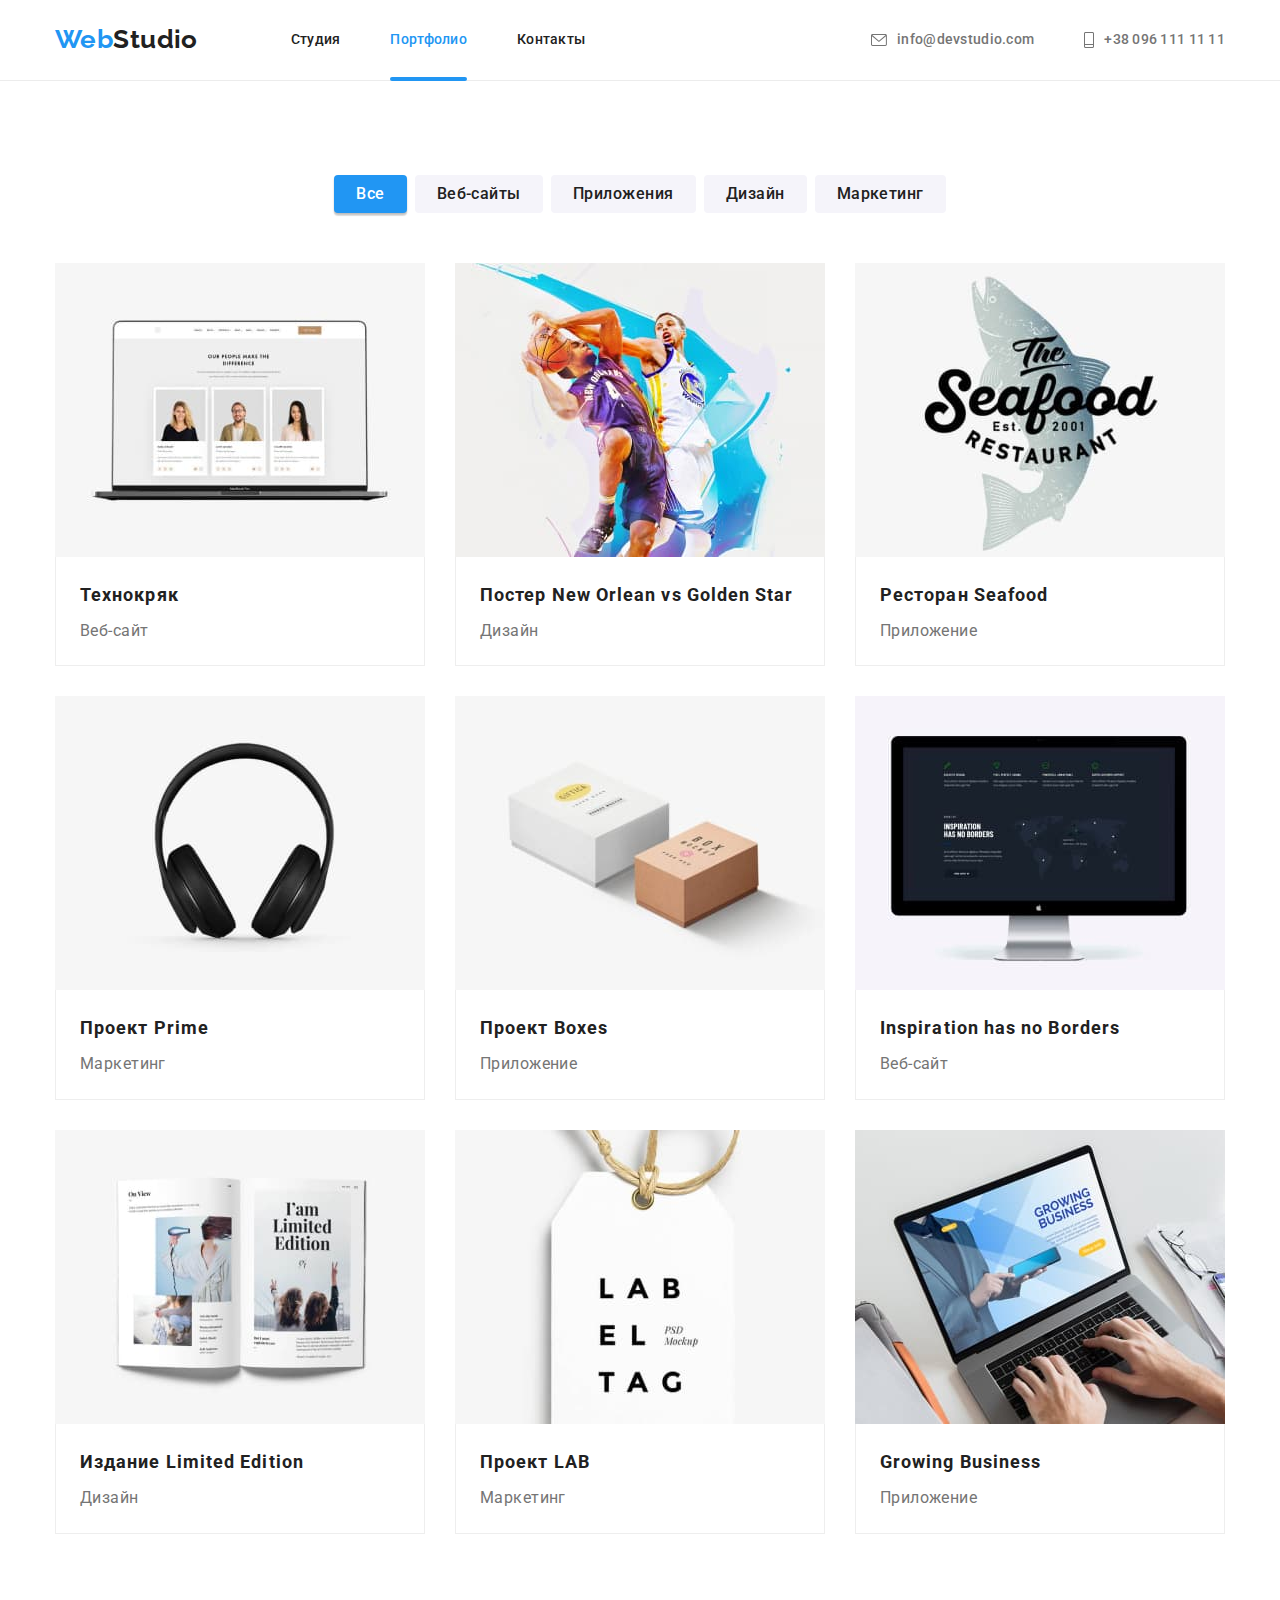
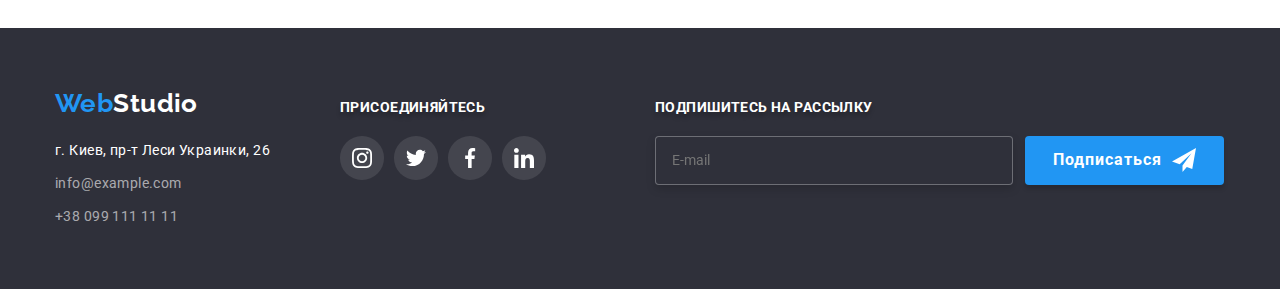
==== commit 31d97503: "hw-8.4" ====
--- a/portfolio.html
+++ b/portfolio.html
@@ -62,21 +62,21 @@
         </button>
       </div>
       <div class="mob-menu is-hidden" data-menu>
-        <button type="button" class="menu-btn" data-menu-close>
-          <svg class="menu-close" width="18" height="18">
-            <use href="img/icons.svg#icon-menu-close">
-            </use>
-          </svg>
-        </button>
         <div class="container menu">
+          <button type="button" class="menu-btn" data-menu-close>
+            <svg class="menu-close" width="18" height="18">
+              <use href="img/icons.svg#icon-menu-close">
+              </use>
+            </svg>
+          </button>
           <div class="mob-menu-top">
-            
+
             <ul class="mob-menu__list list">
               <li class="mob-menu__item">
                 <a class="mob-menu__link" href="./index.html">Студия</a>
               </li>
               <li class="mob-menu__item">
-                <a class="mob-menu__link" href="./portfolio.html">Портфолио</a>
+                <a class="mob-menu__link mob-current" href="./portfolio.html">Портфолио</a>
               </li>
               <li class="mob-menu__item">
                 <a class="mob-menu__link" href="">Контакты</a>
@@ -160,7 +160,7 @@
                   <p class="project__text">Технокряк это современная площадка распространения коронавируса. Компании используют эту платформу для цифрового
                   шпионажа и атак на защищённые сервера конкурентов.</p>
                 </div>
-                <div class="project__content first__project">
+                <div class="project__content">
                   <h2 class="project__name">Технокряк</h2>
                   <p class="project__about">Веб-сайт</p>
                 </div>
--- a/css/main.min.css
+++ b/css/main.min.css
@@ -1,2 +1,2 @@
-:root{--primary-text-color: #757575;--title-text-color: #212121;--accent-color: #2196f3;--accent-hover: #188ce8;--primary-white-color: #ffffff;--primary-background: #2f303a;--secondary-background: #f5f4fa;--top-border: #ececec;--bottom-border: #eeeeee;--icons-color: #afb1b8;--card-gap: 30px}h1,h2,h3,h4,h5,h6,p{margin:0}ul,button{margin:0;padding:0}img{display:block;max-width:100%;height:auto}textarea{resize:none}a{text-decoration:none}body{font-family:'Roboto', sans-serif;font-weight:400;font-size:14px;line-height:1.7;letter-spacing:0.03em;background-color:var(--primary-white-color);color:var(--primary-text-color)}.list{padding:0;margin:0;list-style:none}.hidden{display:none}.logo{font-family:'Raleway', sans-serif;font-weight:700;font-size:26px;line-height:1.2;text-decoration:none}@media screen and (max-width: 1199px){.logo{font-weight:700;font-size:24px;line-height:1.16;letter-spacing:.03em}}.logo-header{color:var(--accent-color);padding:16px 0}@media screen and (min-width: 768px){.logo-header{margin-right:88px;padding:26px 0}}@media screen and (min-width: 1200px){.logo-header{padding:24px 0;margin-right:93px}}.logo--dark-color{color:var(--title-text-color)}.logo-footer{display:flex;color:var(--accent-color);margin-bottom:20px;justify-content:center}.logo--light-color{color:var(--primary-white-color)}.container{width:100%;margin:0 auto;padding-left:15px;padding-right:15px}@media screen and (min-width: 480px){.container{width:480px}}@media screen and (min-width: 768px){.container{width:768px}}@media screen and (min-width: 1200px){.container{width:1200px}}.header-container{display:flex;align-items:baseline;align-items:center;position:relative}.footer-container{align-items:baseline}@media screen and (min-width: 768px){.footer-container{display:flex}}@media screen and (min-width: 768px) and (max-width: 1199px){.footer-container{flex-wrap:wrap;justify-content:space-around}}.section-wrap{padding-top:60px;padding-bottom:60px}@media screen and (min-width: 1200px){.section-wrap{padding-top:94px;padding-bottom:94px}}.no-wrap{padding-top:0}.title{font-weight:700;font-size:28px;line-height:1.17;text-align:center;color:var(--title-text-color)}@media screen and (max-width: 767px){.title{margin-bottom:0}}@media screen and (min-width: 1200px){.title{margin-bottom:50px}}.button-primary{border:0;padding:10px 32px;min-width:136px;text-align:center;font-weight:700;font-size:16px;line-height:1.8;letter-spacing:.06em;color:var(--primary-white-color);background-color:var(--accent-color);box-shadow:0px 4px 4px rgba(0,0,0,0.15);cursor:pointer;border-radius:4px;transition:color 250ms cubic-bezier(0.4, 0, 0.2, 1),background-color 250ms cubic-bezier(0.4, 0, 0.2, 1)}.button-primary:hover,.button-primary:focus{color:var(--primary-white-color);background-color:var(--accent-hover)}.button-secondary,.button-current{border:0;padding:6px 22px;font-weight:500;font-size:16px;line-height:1.6;letter-spacing:.03em;cursor:pointer;border-radius:4px;transition:color 250ms cubic-bezier(0.4, 0, 0.2, 1),background-color 250ms cubic-bezier(0.4, 0, 0.2, 1),box-shadow 250ms cubic-bezier(0.4, 0, 0.2, 1)}.button-secondary{background-color:var(--secondary-background);color:var(--title-text-color)}.button-secondary:hover,.button-secondary:focus{color:var(--primary-white-color);background-color:var(--accent-color);box-shadow:0px 3px 1px rgba(0,0,0,0.1),0px 1px 2px rgba(0,0,0,0.08),0px 2px 2px rgba(0,0,0,0.12)}.button-current{color:var(--primary-white-color);background-color:var(--accent-color);box-shadow:0px 3px 1px rgba(0,0,0,0.1),0px 1px 2px rgba(0,0,0,0.08),0px 2px 2px rgba(0,0,0,0.12)}.subscribe__btn{padding:10px 28px;display:flex;align-items:center}.modal__btn{display:flex;width:30px;height:30px;border-radius:50%;background-color:var(--primary-white-color);border:1px solid rgba(0,0,0,0.1);filter:drop-shadow(0px 4px 4px rgba(0,0,0,0.25));align-items:center;justify-content:center;position:absolute;top:8px;right:8px;cursor:pointer;transition:drop-shadow 250ms cubic-bezier(0.4, 0, 0.2, 1),fill 250ms cubic-bezier(0.4, 0, 0.2, 1),background-color 250ms cubic-bezier(0.4, 0, 0.2, 1)}.modal__btn:hover,.modal__btn:focus{filter:drop-shadow(0px 1px 4px rgba(0,0,0,0.25));fill:var(--accent-color)}.btn-submit{display:flex;margin-left:auto;margin-right:auto}.backdrop{width:100vw;height:100vh;background:rgba(0,0,0,0.2);position:fixed;top:0;transition:opacity 600ms, visibility 600ms}.backdrop.is-hidden .modal{transform:rotate(180deg) scale(0.1) translate(2600px, 2000px)}.modal{width:100%;min-height:581px;background-color:var(--primary-white-color);box-shadow:0px 1px 3px rgba(0,0,0,0.12),0px 1px 1px rgba(0,0,0,0.14),0px 2px 1px rgba(0,0,0,0.2);border-radius:4px;position:absolute;top:50%;left:50%;transform:translate(-50%, -50%) rotate(0) scale(1);transition:600ms;padding:40px}@media screen and (min-width: 480px) and (max-width: 1199px){.modal{width:450px}}@media screen and (min-width: 1200px){.modal{width:528px}}.modal__title{margin-bottom:12px;text-align:center;font-weight:700;font-size:20px;line-height:1.5;color:var(--title-text-color)}@media screen and (min-width: 1200px){.modal__title{font-weight:700;font-size:20px;line-height:1.15}}.modal__form{width:100%}.modal__field{display:flex;flex-direction:column;margin-bottom:10px}.modal__field label{margin-bottom:4px}.modal__field input{margin:0;padding:11px 12px 11px 42px;border-radius:4px;border:1px solid rgba(33,33,33,0.2)}.modal__field textarea{margin:0;padding:11px 12px;border-radius:4px;border:1px solid rgba(33,33,33,0.2);transition:border-color 250ms cubic-bezier(0.4, 0, 0.2, 1)}.modal__text{line-height:1}.modal__form-wrap{position:relative}.modal__input{width:100%;transition:border-color 250ms cubic-bezier(0.4, 0, 0.2, 1)}.modal__input:hover,.modal__input:focus{border-color:var(--accent-color)}.modal__icon{position:absolute;left:12px;top:50%;transform:translateY(-50%);transition:fill 250ms cubic-bezier(0.4, 0, 0.2, 1)}.modal__input:hover+.modal__icon,.modal__input:focus+.modal__icon{fill:var(--accent-color)}.modal__field-bottom{margin-bottom:20px}.modal__textarea:hover,.modal__textarea:focus{border-color:var(--accent-color)}.checkbox{display:flex;margin-bottom:30px;text-align:center;justify-content:center}.checkbox__input{position:absolute;appearance:none}.checkbox__label{display:flex;align-items:flex-end;justify-content:center;font-size:12px;line-height:1.16}@media screen and (min-width: 1200px){.checkbox__label{font-size:14px;line-height:1}}.checkbox__label span{width:16px;height:15px;border:2px solid #000000;border-radius:2px;margin-right:5px;display:flex;align-items:center;justify-content:center}.checkbox__input:checked+.checkbox__label>span{background-color:var(--accent-color);border:none}.checkbox__input:focus+.checkbox__label>span,.checkbox__input:hover+.checkbox__label>span{border-color:var(--accent-color)}.checkbox__input:checked+.checkbox__label svg{fill:var(--primary-white-color)}.checkbox__icon{fill:transparent}.checkbox__link{font-size:12px;line-height:1.16;align-items:flex-end;margin-left:2px;color:var(--accent-color);text-decoration:underline}@media screen and (min-width: 1200px){.checkbox__link{font-size:14px;line-height:1}}.is-hidden{opacity:0;pointer-events:none;visibility:hidden}.header{border-bottom:1px solid var(--top-border)}.nav{display:flex}.nav__list{display:none;align-items:center}@media screen and (min-width: 768px){.nav__list{display:flex}}.nav__item+.nav__item{margin-left:50px}.nav__link{display:flex;padding:32px 0;font-weight:500;font-size:14px;line-height:1.1;letter-spacing:.02em;text-decoration:none;color:var(--title-text-color);transition:color 250ms cubic-bezier(0.4, 0, 0.2, 1)}.nav__link:hover,.nav__link:focus{color:var(--accent-color)}.current{color:var(--accent-color);position:relative}.current::after{content:'';width:100%;height:4px;position:absolute;background-color:var(--accent-color);left:0;bottom:-1px;border-radius:2px}.contacts{display:none}@media screen and (min-width: 768px){.contacts{display:flex;align-items:flex-start;margin-left:auto}}@media screen and (min-width: 1200px){.contacts__list{display:flex}.contacts__item+.contacts__item{margin-left:50px}}@media screen and (min-width: 768px) and (max-width: 1199px){.contacts__item+.contacts__item{margin-top:10px}.contacts__item:first-of-type{padding-top:20px}.contacts__item:last-of-type{padding-bottom:21px}}.contacts__link{font-weight:500;font-size:12px;line-height:1.16;letter-spacing:.02em;text-decoration:none;color:var(--primary-text-color);align-items:center;display:flex;transition:color 250ms cubic-bezier(0.4, 0, 0.2, 1)}.contacts__link:hover,.contacts__link:focus{color:var(--accent-color)}@media screen and (min-width: 1200px){.contacts__link{padding:32px 0;font-weight:500;font-size:14px;line-height:1.1;letter-spacing:.02em}}.contacts__icon{margin-right:10px;fill:currentColor}.mob-menu{transition:opacity 600ms, visibility 600ms}.mob-menu.is-hidden .menu{transform:rotate(180deg) scale(0.1)}.menu{transform:rotate(0) scale(1);transition:600ms}.menu-btn{position:absolute;top:10px;right:15px;width:40px;height:40px;display:block;margin-left:auto;border:transparent;background-color:transparent;cursor:pointer;transition:fill 250ms cubic-bezier(0.4, 0, 0.2, 1)}.menu-btn:hover,.menu-btn:focus{fill:var(--accent-color)}@media screen and (min-width: 768px){.menu-btn{display:none}}.mob-menu{position:fixed;z-index:1;background-color:var(--primary-white-color);width:100vw;height:100vh;overflow:auto;top:0;left:0;padding-top:48px;padding-bottom:48px}.mob-menu .container{height:100%;display:flex;flex-direction:column;justify-content:space-between}.mob-contacts{margin-bottom:64px}.mob-menu__item:not(:last-child),.mob-contacts__item:not(:last-child){margin-bottom:32px}.mob-menu__link{font-weight:500;font-size:40px;line-height:1.175;letter-spacing:.02em;color:var(--title-text-color);transition:color 250ms cubic-bezier(0.4, 0, 0.2, 1)}.mob-menu__link:hover,.mob-menu__link:focus{color:var(--accent-color)}.mob-contacts__link{font-size:34px;line-height:1.17;color:var(--accent-color)}.mob-contacts__link--tell{font-size:24px;line-height:1.16;color:var(--primary-text-color)}.mob-soc__link{font-size:18px;line-height:1.22;color:var(--accent-color)}.mob-soc{display:flex}.mob-soc__item{padding-right:10px;margin-right:10px}.mob-soc__item:not(:last-of-type){border-right:1px solid rgba(33,33,33,0.2)}.overlay{max-width:1600px;width:100%;height:600px;margin-left:auto;margin-right:auto;background-image:linear-gradient(rgba(47,48,58,0.4), rgba(47,48,58,0.4)),url(../img/index/hero/hero-bg-mob.jpg);background-repeat:no-repeat;background-position:center;background-size:cover}@media (min-device-pixel-ratio: 2), (min-resolution: 192dpi), (min-resolution: 2dppx){.overlay{background-image:linear-gradient(rgba(47,48,58,0.4), rgba(47,48,58,0.4)),url(../img/index/hero/hero-bg-mob-2x.jpg)}}@media screen and (max-width: 1199px){.overlay{height:400px}}@media screen and (min-width: 768px) and (max-width: 1199px){.overlay{background-image:linear-gradient(rgba(47,48,58,0.4), rgba(47,48,58,0.4)),url(../img/index/hero/hero-bg-tab.jpg)}}@media screen and (min-width: 768px) and (max-width: 1199px) and (min-device-pixel-ratio: 2), screen and (min-width: 768px) and (max-width: 1199px) and (min-resolution: 192dpi), screen and (min-width: 768px) and (max-width: 1199px) and (min-resolution: 2dppx){.overlay{background-image:linear-gradient(rgba(47,48,58,0.4), rgba(47,48,58,0.4)),url(../img/index/hero/hero-bg-tab-2x.jpg)}}@media screen and (min-width: 1200px){.overlay{background-image:linear-gradient(rgba(47,48,58,0.4), rgba(47,48,58,0.4)),url(../img/index/hero/hero-bg-desk.jpg)}}@media screen and (min-width: 1200px) and (min-device-pixel-ratio: 2), screen and (min-width: 1200px) and (min-resolution: 192dpi), screen and (min-width: 1200px) and (min-resolution: 2dppx){.overlay{background-image:linear-gradient(rgba(47,48,58,0.4), rgba(47,48,58,0.4)),url(../img/index/hero/hero-bg-desk-2x.jpg)}}.hero{width:100%;padding-top:200px;padding-bottom:200px;text-align:center;background-color:var(--primary-background)}@media screen and (max-width: 1200px){.hero{padding-top:118px;padding-bottom:118px}}.hero__title{width:100%;margin-top:0;margin-bottom:30px;margin-left:auto;margin-right:auto;font-weight:900;font-size:26px;line-height:1.6;letter-spacing:.06em;text-transform:uppercase;color:var(--primary-white-color)}@media screen and (min-width: 480px) and (max-width: 1199px){.hero__title{width:360px}}@media screen and (min-width: 1200px){.hero__title{font-weight:900;font-size:44px;line-height:1.3;letter-spacing:.06em;width:696px}}.features__list{display:flex;margin-left:auto;margin-right:auto}@media screen and (max-width: 767px){.features__list{flex-direction:column}}@media screen and (min-width: 768px) and (max-width: 1199px){.features__list{flex-wrap:wrap;margin:-15px}}@media screen and (max-width: 767px){.features__item:not(:last-child){margin-bottom:30px}}@media screen and (min-width: 768px) and (max-width: 1199px){.features__item{width:calc((100% - 2 * 30px) / 2);margin:15px}}@media screen and (min-width: 1200px){.features__item+.features__item{margin-left:30px}}.features__wrap{display:flex;height:120px;background-color:var(--secondary-background);border-radius:4px;margin-bottom:30px;align-items:center;justify-content:center}.features__title{margin-bottom:10px;font-weight:700;line-height:1.1;font-weight:700;line-height:1.1;text-transform:uppercase;color:var(--title-text-color)}@media screen and (max-width: 1199px){.features__title{text-align:center}}@media screen and (max-width: 1199px){.section-work{display:none}}.work__list{display:flex}.work__tumb{position:relative}.work__text{display:flex;position:absolute;bottom:0;left:0;font-weight:700;line-height:1.1;text-align:center;text-transform:uppercase;color:var(--primary-white-color);background-color:rgba(47,48,58,0.8);height:70px;width:100%;justify-content:center;align-items:center}.work__item+.work__item{margin-left:30px}.section-team{background-color:var(--secondary-background)}@media screen and (min-width: 768px){.team__list{display:flex;flex-wrap:wrap;margin-left:-30px}}.team__item{box-shadow:0px 1px 3px rgba(0,0,0,0.12),0px 1px 1px rgba(0,0,0,0.14),0px 2px 1px rgba(0,0,0,0.2);border-radius:0px 0px 4px 4px}@media screen and (min-width: 768px){.team__item{width:calc(100% / 2 - var(--card-gap));margin-left:var(--card-gap)}}@media screen and (max-width: 1199px){.team__item{margin-top:30px}}@media screen and (min-width: 1200px){.team__item{width:calc(100% / 4 - var(--card-gap))}}.team__content{padding:30px 32px;background-color:var(--primary-white-color);border-radius:0px 0px 4px 4px}@media screen and (min-width: 768px) and (max-width: 1199px){.team__content{width:354px;flex-wrap:wrap}}.team__name{font-weight:500;font-size:16px;line-height:1.1;text-align:center;color:var(--title-text-color);margin-bottom:10px}.team__prof{font-size:16px;line-height:1.1;text-align:center;margin-bottom:16px}.socials{display:flex;justify-content:center}.socials__item+.socials__item{margin-left:10px}.socials__link{display:flex;height:44px;width:44px;border-radius:50%;align-items:center;justify-content:center;color:var(--icons-color);transition:color 250ms cubic-bezier(0.4, 0, 0.2, 1),background-color 250ms cubic-bezier(0.4, 0, 0.2, 1)}.socials__link:hover,.socials__link:focus{background-color:var(--accent-color);color:var(--primary-white-color)}.socials__icon{fill:currentColor}.clients__list{margin:0 auto;text-align:center}@media screen and (min-width: 480px){.clients__list{display:flex;flex-wrap:wrap;margin-left:-30px}}.clients__item{margin-top:30px}@media screen and (min-width: 480px){.clients__item{width:calc(100% / 2 - var(--card-gap));margin-left:var(--card-gap);margin-top:30px}}@media screen and (min-width: 768px){.clients__item{width:calc(100% / 3 - var(--card-gap))}}@media screen and (min-width: 1200px){.clients__item{width:calc(100% / 6 - var(--card-gap));margin-top:0}}.clients__link{display:flex;margin:0 auto;width:210px;height:92px;border:1px solid var(--icons-color);border-radius:4px;align-items:center;justify-content:center;color:var(--icons-color);cursor:pointer;transition:color 250ms cubic-bezier(0.4, 0, 0.2, 1),border-color 250ms cubic-bezier(0.4, 0, 0.2, 1)}.clients__link:hover,.clients__link:focus{color:var(--accent-color);border:1px solid var(--accent-color)}@media screen and (min-width: 768px){.clients__link{width:226px}}@media screen and (min-width: 1200px){.clients__link{width:170px}}.clients__icon{fill:currentColor}.footer{background-color:var(--primary-background);padding-top:60px;padding-bottom:60px}@media screen and (min-width: 1200px){.footer-wrap{margin-right:70px}}.address__list{text-align:center}.address__item:not(:last-child){margin-bottom:9px}.address__map{font-style:normal;text-decoration:none;color:var(--primary-white-color);transition:color 250ms cubic-bezier(0.4, 0, 0.2, 1)}.address__map:hover,.address__map:focus{color:var(--accent-color)}.address__contact{font-style:normal;text-decoration:none;color:rgba(255,255,255,0.6);transition:color 250ms cubic-bezier(0.4, 0, 0.2, 1)}.address__contact:hover,.address__contact:focus{color:var(--accent-color)}.bottom-text{margin-bottom:20px;text-transform:uppercase;font-weight:700;line-height:1.14;font-weight:700;line-height:1.14;color:var(--primary-white-color);text-shadow:0px 4px 4px rgba(0,0,0,0.25)}@media screen and (max-width: 1199px){.bottom-text{margin-top:60px;text-align:center}}@media screen and (min-width: 768px) and (max-width: 1199px){.join__text{margin-top:0}}.join__list{display:flex;justify-content:center}.join__item+.join__item{margin-left:10px}.join__link{display:flex;height:44px;width:44px;border-radius:50%;align-items:center;justify-content:center;color:var(--primary-white-color);background-image:linear-gradient(rgba(255,255,255,0.1), rgba(255,255,255,0.1));transition:background-color 250ms cubic-bezier(0.4, 0, 0.2, 1)}.join__link:hover,.join__link:focus{background-color:var(--accent-color)}.join__icon{fill:currentColor}.subscribe{display:flex;width:570px;flex-direction:column;margin-left:auto}.subscribe input{width:100%;margin-right:12px;padding:15px 16px;color:rgba(255,255,255,0.6);background-color:var(--primary-background);border:1px solid rgba(255,255,255,0.3);filter:drop-shadow(0px 4px 4px rgba(0,0,0,0.15));border-radius:4px}@media screen and (max-width: 1199px){.subscribe input{margin-bottom:20px}}@media screen and (min-width: 480px) and (max-width: 1199px){.subscribe input{width:450px}}@media screen and (min-width: 1200px){.subscribe input{width:358px}}@media screen and (max-width: 1200px){.subscribe{width:100%;text-align:center;text-align:-webkit-center}}@media screen and (min-width: 1200px){.subscribe__form{display:flex}}.subscribe__icon{margin-left:10px}.filter__list{display:flex;flex-wrap:wrap;margin-top:-15px;margin-left:-8px}@media screen and (min-width: 768px){.filter__list{margin-top:0;justify-content:center}}@media screen and (min-width: 1200px){.filter__list{margin-bottom:50px}}.filter__item{margin-top:15px;margin-left:8px}@media screen and (min-width: 768px){.filter__item{margin-top:0}}@media screen and (min-width: 768px){.project__list{display:flex;flex-wrap:wrap;margin-left:calc(-1 * var(--card-gap))}}@media screen and (min-width: 1200px){.project__list{margin-left:calc(-1 * var(--card-gap));margin-top:calc(-1 * var(--card-gap))}}.project__item{margin-top:40px}.project__item+.project__item{margin-top:var(--card-gap)}@media screen and (min-width: 768px){.project__item{width:calc(100% / 2 - var(--card-gap));margin-left:var(--card-gap);margin-top:var(--card-gap)}}@media screen and (min-width: 1200px){.project__item{width:calc(100% / 3 - var(--card-gap));margin-left:var(--card-gap);margin-top:var(--card-gap)}}.project__link{display:block;text-decoration:none;transition:box-shadow 250ms cubic-bezier(0.4, 0, 0.2, 1)}.project__link:hover,.project__link:focus{border:1px solid var(--bottom-border);box-shadow:0px 1px 1px rgba(0,0,0,0.12),0px 4px 4px rgba(0,0,0,0.06),1px 4px 6px rgba(0,0,0,0.16)}.project__tumb{position:relative;overflow:hidden}.project__text{position:absolute;top:0;left:0;font-size:18px;line-height:1.5;color:var(--primary-white-color);background-color:rgba(33,150,243,0.9);padding:63px 24px;height:100%;transform:translateY(101%);transition:transform 250ms cubic-bezier(0.4, 0, 0.2, 1)}.project__link:hover .project__text,.project__link:focus .project__text{transform:translateY(0)}.project__content{padding:20px 24px;border:1px solid var(--bottom-border);border-top:0}@media screen and (min-width: 768px) and (max-width: 1199px){.first__project{height:146px}}.project__name{font-weight:700;font-size:18px;line-height:2;letter-spacing:.06em;color:var(--title-text-color);margin-bottom:4px}.project__about{font-size:16px;line-height:1.8;color:var(--primary-text-color)}
+:root{--primary-text-color: #757575;--title-text-color: #212121;--accent-color: #2196f3;--accent-hover: #188ce8;--primary-white-color: #ffffff;--primary-background: #2f303a;--secondary-background: #f5f4fa;--top-border: #ececec;--bottom-border: #eeeeee;--icons-color: #afb1b8;--card-gap: 30px}h1,h2,h3,h4,h5,h6,p{margin:0}ul,button{margin:0;padding:0}img{display:block;max-width:100%;height:auto}textarea{resize:none}a{text-decoration:none}body{font-family:'Roboto', sans-serif;font-weight:400;font-size:14px;line-height:1.7;letter-spacing:0.03em;background-color:var(--primary-white-color);color:var(--primary-text-color)}.list{padding:0;margin:0;list-style:none}.hidden{display:none}.logo{font-family:'Raleway', sans-serif;font-weight:700;font-size:26px;line-height:1.2;text-decoration:none}@media screen and (max-width: 1199px){.logo{font-weight:700;font-size:24px;line-height:1.16;letter-spacing:.03em}}.logo-header{color:var(--accent-color);padding:16px 0}@media screen and (min-width: 768px){.logo-header{margin-right:88px;padding:26px 0}}@media screen and (min-width: 1200px){.logo-header{padding:24px 0;margin-right:93px}}.logo--dark-color{color:var(--title-text-color)}.logo-footer{display:flex;color:var(--accent-color);margin-bottom:20px}@media screen and (max-width: 1199px){.logo-footer{justify-content:center}}.logo--light-color{color:var(--primary-white-color)}.container{width:100%;margin:0 auto;padding-left:15px;padding-right:15px}@media screen and (min-width: 480px){.container{width:480px}}@media screen and (min-width: 768px){.container{width:768px}}@media screen and (min-width: 1200px){.container{width:1200px}}.header-container{display:flex;align-items:center;position:relative}.footer-container{align-items:baseline}@media screen and (min-width: 768px){.footer-container{display:flex}}@media screen and (min-width: 768px) and (max-width: 1199px){.footer-container{flex-wrap:wrap;justify-content:space-around}}.section-wrap{padding-top:60px;padding-bottom:60px}@media screen and (min-width: 1200px){.section-wrap{padding-top:94px;padding-bottom:94px}}.no-wrap{padding-top:0}.title{font-weight:700;font-size:28px;line-height:1.17;text-align:center;color:var(--title-text-color)}@media screen and (max-width: 1199px){.title{margin-bottom:30px}}@media screen and (min-width: 1200px){.title{margin-bottom:50px}}.button-primary{border:0;padding:10px 32px;min-width:136px;text-align:center;font-weight:700;font-size:16px;line-height:1.8;letter-spacing:.06em;color:var(--primary-white-color);background-color:var(--accent-color);box-shadow:0px 4px 4px rgba(0,0,0,0.15);cursor:pointer;border-radius:4px;transition:color 250ms cubic-bezier(0.4, 0, 0.2, 1),background-color 250ms cubic-bezier(0.4, 0, 0.2, 1)}.button-primary:hover,.button-primary:focus{color:var(--primary-white-color);background-color:var(--accent-hover)}.button-secondary,.button-current{border:0;padding:6px 22px;font-weight:500;font-size:16px;line-height:1.6;letter-spacing:.03em;cursor:pointer;border-radius:4px;transition:color 250ms cubic-bezier(0.4, 0, 0.2, 1),background-color 250ms cubic-bezier(0.4, 0, 0.2, 1),box-shadow 250ms cubic-bezier(0.4, 0, 0.2, 1)}.button-secondary{background-color:var(--secondary-background);color:var(--title-text-color)}.button-secondary:hover,.button-secondary:focus{color:var(--primary-white-color);background-color:var(--accent-color);box-shadow:0px 3px 1px rgba(0,0,0,0.1),0px 1px 2px rgba(0,0,0,0.08),0px 2px 2px rgba(0,0,0,0.12)}.button-current{color:var(--primary-white-color);background-color:var(--accent-color);box-shadow:0px 3px 1px rgba(0,0,0,0.1),0px 1px 2px rgba(0,0,0,0.08),0px 2px 2px rgba(0,0,0,0.12)}.subscribe__btn{padding:10px 28px;display:flex;align-items:center}.modal__btn{display:flex;width:30px;height:30px;border-radius:50%;background-color:var(--primary-white-color);border:1px solid rgba(0,0,0,0.1);filter:drop-shadow(0px 4px 4px rgba(0,0,0,0.25));align-items:center;justify-content:center;position:absolute;top:8px;right:8px;cursor:pointer;transition:drop-shadow 250ms cubic-bezier(0.4, 0, 0.2, 1),fill 250ms cubic-bezier(0.4, 0, 0.2, 1),background-color 250ms cubic-bezier(0.4, 0, 0.2, 1)}.modal__btn:hover,.modal__btn:focus{filter:drop-shadow(0px 1px 4px rgba(0,0,0,0.25));fill:var(--accent-color)}.btn-submit{display:flex;margin-left:auto;margin-right:auto}.backdrop{width:100vw;height:100vh;background:rgba(0,0,0,0.2);position:fixed;top:0;transition:opacity 600ms, visibility 600ms}.backdrop.is-hidden .modal{transform:rotate(180deg) scale(0.1) translate(2600px, 2000px)}.modal{width:100%;min-height:581px;background-color:var(--primary-white-color);box-shadow:0px 1px 3px rgba(0,0,0,0.12),0px 1px 1px rgba(0,0,0,0.14),0px 2px 1px rgba(0,0,0,0.2);border-radius:4px;position:absolute;top:50%;left:50%;transform:translate(-50%, -50%) rotate(0) scale(1);transition:600ms;padding:40px}@media screen and (min-width: 480px) and (max-width: 1199px){.modal{width:450px}}@media screen and (min-width: 1200px){.modal{width:528px}}.modal__title{margin-bottom:12px;text-align:center;font-weight:700;font-size:20px;line-height:1.5;color:var(--title-text-color)}@media screen and (min-width: 1200px){.modal__title{font-weight:700;font-size:20px;line-height:1.15}}.modal__form{width:100%}.modal__field{display:flex;flex-direction:column;margin-bottom:10px}.modal__field label{margin-bottom:4px}.modal__field input{margin:0;padding:11px 12px 11px 42px;border-radius:4px;border:1px solid rgba(33,33,33,0.2)}.modal__field textarea{margin:0;padding:11px 12px;border-radius:4px;border:1px solid rgba(33,33,33,0.2);transition:border-color 250ms cubic-bezier(0.4, 0, 0.2, 1)}.modal__text{line-height:1}.modal__form-wrap{position:relative}.modal__input{width:100%;transition:border-color 250ms cubic-bezier(0.4, 0, 0.2, 1)}.modal__input:hover,.modal__input:focus{border-color:var(--accent-color)}.modal__icon{position:absolute;left:12px;top:50%;transform:translateY(-50%);transition:fill 250ms cubic-bezier(0.4, 0, 0.2, 1)}.modal__input:hover+.modal__icon,.modal__input:focus+.modal__icon{fill:var(--accent-color)}.modal__field-bottom{margin-bottom:20px}.modal__textarea:hover,.modal__textarea:focus{border-color:var(--accent-color)}.checkbox{display:flex;margin-bottom:30px;text-align:center;justify-content:center}@media screen and (max-width: 445px){.checkbox{display:inline-block}}.checkbox__input{position:absolute;appearance:none}.checkbox__label{display:flex;align-items:flex-end;justify-content:center;font-size:12px;line-height:1.16}@media screen and (min-width: 1200px){.checkbox__label{font-size:14px;line-height:1}}.checkbox__label span{width:16px;height:15px;border:2px solid #000000;border-radius:2px;margin-right:5px;display:flex;align-items:center;justify-content:center}.checkbox__input:checked+.checkbox__label>span{background-color:var(--accent-color);border:none}.checkbox__input:focus+.checkbox__label>span,.checkbox__input:hover+.checkbox__label>span{border-color:var(--accent-color)}.checkbox__input:checked+.checkbox__label svg{fill:var(--primary-white-color)}.checkbox__icon{fill:transparent}.checkbox__link{font-size:12px;line-height:1.16;align-items:flex-end;margin-left:2px;color:var(--accent-color);text-decoration:underline}@media screen and (min-width: 1200px){.checkbox__link{font-size:14px;line-height:1}}.is-hidden{opacity:0;pointer-events:none;visibility:hidden}.header{border-bottom:1px solid var(--top-border)}.nav{display:flex}.nav__list{display:none;align-items:center}@media screen and (min-width: 768px){.nav__list{display:flex}}.nav__item+.nav__item{margin-left:50px}.nav__link{display:flex;padding:32px 0;font-weight:500;font-size:14px;line-height:1.1;letter-spacing:.02em;text-decoration:none;color:var(--title-text-color);transition:color 250ms cubic-bezier(0.4, 0, 0.2, 1)}.nav__link:hover,.nav__link:focus{color:var(--accent-color)}.current{color:var(--accent-color);position:relative}.current::after{content:'';width:100%;height:4px;position:absolute;background-color:var(--accent-color);left:0;bottom:-1px;border-radius:2px}.contacts{display:none}@media screen and (min-width: 768px){.contacts{display:flex;align-items:flex-start;margin-left:auto}}@media screen and (min-width: 1200px){.contacts__list{display:flex}.contacts__item+.contacts__item{margin-left:50px}}@media screen and (min-width: 768px) and (max-width: 1199px){.contacts__item+.contacts__item{margin-top:10px}}.contacts__link{font-weight:500;font-size:12px;line-height:1.16;letter-spacing:.02em;text-decoration:none;color:var(--primary-text-color);align-items:center;display:flex;transition:color 250ms cubic-bezier(0.4, 0, 0.2, 1)}.contacts__link:hover,.contacts__link:focus{color:var(--accent-color)}@media screen and (min-width: 1200px){.contacts__link{padding:32px 0;font-weight:500;font-size:14px;line-height:1.1;letter-spacing:.02em}}@media screen and (min-width: 768px) and (max-width: 1199px){.mail{padding-top:20px}.tel{padding-bottom:20px}}.contacts__icon{margin-right:10px;fill:currentColor}.mob-menu{transition:opacity 600ms, visibility 600ms}@media screen and (min-width: 768px){.mob-menu{display:none}}.mob-menu.is-hidden .menu{transform:rotate(180deg) scale(0.1)}.menu{transform:rotate(0) scale(1);transition:600ms;padding-top:48px;padding-bottom:48px}.menu-btn{position:absolute;top:10px;right:15px;width:40px;height:40px;display:block;margin-left:auto;border:transparent;background-color:transparent;cursor:pointer;transition:fill 250ms cubic-bezier(0.4, 0, 0.2, 1)}.menu-btn:hover,.menu-btn:focus{fill:var(--accent-color)}@media screen and (min-width: 768px){.menu-btn{display:none}}.mob-menu{position:fixed;z-index:1;background-color:var(--primary-white-color);width:100vw;height:100vh;overflow:auto;top:0;left:0}.mob-menu .container{height:100%;display:flex;flex-direction:column;justify-content:space-between}.mob-contacts{margin-bottom:64px}.mob-menu__item:not(:last-child),.mob-contacts__item:not(:last-child){margin-bottom:32px}.mob-menu__link{font-weight:500;font-size:40px;line-height:1.175;letter-spacing:.02em;color:var(--title-text-color);transition:color 250ms cubic-bezier(0.4, 0, 0.2, 1)}.mob-menu__link:hover,.mob-menu__link:focus{color:var(--accent-color)}.mob-contacts__link{font-size:34px;line-height:1.17;color:var(--accent-color)}.mob-contacts__link--tell{font-size:24px;line-height:1.16;color:var(--primary-text-color)}.mob-soc__link{font-size:18px;line-height:1.22;color:var(--accent-color)}.mob-soc{display:flex;flex-wrap:wrap}.mob-current{color:var(--accent-color)}.mob-soc__item{padding-right:10px;margin-right:10px}.mob-soc__item:not(:last-of-type){border-right:1px solid rgba(33,33,33,0.2)}.overlay{max-width:1600px;width:100%;height:600px;margin-left:auto;margin-right:auto;background-image:linear-gradient(rgba(47,48,58,0.4), rgba(47,48,58,0.4)),url(../img/index/hero/hero-bg-mob.jpg);background-repeat:no-repeat;background-position:center;background-size:cover}@media (min-device-pixel-ratio: 2), (min-resolution: 192dpi), (min-resolution: 2dppx){.overlay{background-image:linear-gradient(rgba(47,48,58,0.4), rgba(47,48,58,0.4)),url(../img/index/hero/hero-bg-mob-2x.jpg)}}@media screen and (max-width: 1199px){.overlay{height:400px}}@media screen and (min-width: 768px) and (max-width: 1199px){.overlay{background-image:linear-gradient(rgba(47,48,58,0.4), rgba(47,48,58,0.4)),url(../img/index/hero/hero-bg-tab.jpg)}}@media screen and (min-width: 768px) and (max-width: 1199px) and (min-device-pixel-ratio: 2), screen and (min-width: 768px) and (max-width: 1199px) and (min-resolution: 192dpi), screen and (min-width: 768px) and (max-width: 1199px) and (min-resolution: 2dppx){.overlay{background-image:linear-gradient(rgba(47,48,58,0.4), rgba(47,48,58,0.4)),url(../img/index/hero/hero-bg-tab-2x.jpg)}}@media screen and (min-width: 1200px){.overlay{background-image:linear-gradient(rgba(47,48,58,0.4), rgba(47,48,58,0.4)),url(../img/index/hero/hero-bg-desk.jpg)}}@media screen and (min-width: 1200px) and (min-device-pixel-ratio: 2), screen and (min-width: 1200px) and (min-resolution: 192dpi), screen and (min-width: 1200px) and (min-resolution: 2dppx){.overlay{background-image:linear-gradient(rgba(47,48,58,0.4), rgba(47,48,58,0.4)),url(../img/index/hero/hero-bg-desk-2x.jpg)}}.hero{width:100%;padding-top:200px;padding-bottom:200px;text-align:center;background-color:var(--primary-background)}@media screen and (max-width: 1200px){.hero{padding-top:118px;padding-bottom:118px}}.hero__title{width:100%;margin-top:0;margin-bottom:30px;margin-left:auto;margin-right:auto;font-weight:900;font-size:22px;line-height:1.6;letter-spacing:.06em;text-transform:uppercase;color:var(--primary-white-color)}@media screen and (min-width: 480px) and (max-width: 1199px){.hero__title{width:360px;font-size:26px}}@media screen and (min-width: 1200px){.hero__title{font-size:44px;line-height:1.3;width:696px}}.features__list{margin-left:auto;margin-right:auto}@media screen and (min-width: 768px) and (max-width: 1199px){.features__list{display:flex;flex-wrap:wrap;margin:-15px}}@media screen and (max-width: 767px){.features__item:not(:last-child){margin-bottom:30px}}@media screen and (min-width: 768px) and (max-width: 1199px){.features__item{width:calc((100% - 2 * 30px) / 2);margin:15px}}@media screen and (min-width: 1200px){.features__item+.features__item{margin-left:30px}}.features__wrap{display:flex;height:120px;background-color:var(--secondary-background);border-radius:4px;margin-bottom:30px;align-items:center;justify-content:center}.features__title{margin-bottom:10px;font-weight:700;line-height:1.1;font-weight:700;line-height:1.1;text-transform:uppercase;color:var(--title-text-color)}@media screen and (max-width: 1199px){.features__title{text-align:center}}@media screen and (max-width: 1199px){.section-work{display:none}}.work__list{display:flex}.work__tumb{position:relative}.work__text{display:flex;position:absolute;bottom:0;left:0;font-weight:700;line-height:1.1;text-align:center;text-transform:uppercase;color:var(--primary-white-color);background-color:rgba(47,48,58,0.8);height:70px;width:100%;justify-content:center;align-items:center}.work__item+.work__item{margin-left:30px}.section-team{background-color:var(--secondary-background)}@media screen and (min-width: 768px){.team__list{display:flex;flex-wrap:wrap;margin-left:-30px;margin-top:-30px}}.team__item{box-shadow:0px 1px 3px rgba(0,0,0,0.12),0px 1px 1px rgba(0,0,0,0.14),0px 2px 1px rgba(0,0,0,0.2);border-radius:0px 0px 4px 4px}@media screen and (min-width: 768px){.team__item{width:calc(100% / 2 - var(--card-gap));margin-left:var(--card-gap);margin-top:var(--card-gap)}}@media screen and (max-width: 767px){.team__item:not(:first-child){margin-top:30px}}@media screen and (min-width: 1200px){.team__item{width:calc(100% / 4 - var(--card-gap))}}.team__content{padding:30px 32px;background-color:var(--primary-white-color);border-radius:0px 0px 4px 4px}@media screen and (min-width: 768px) and (max-width: 1199px){.team__content{width:354px;flex-wrap:wrap}}.team__name{font-weight:500;font-size:16px;line-height:1.1;text-align:center;color:var(--title-text-color);margin-bottom:10px}.team__prof{font-size:16px;line-height:1.1;text-align:center;margin-bottom:16px}.socials{display:flex;justify-content:center}.socials__item+.socials__item{margin-left:10px}.socials__link{display:flex;height:44px;width:44px;border-radius:50%;align-items:center;justify-content:center;color:var(--icons-color);transition:color 250ms cubic-bezier(0.4, 0, 0.2, 1),background-color 250ms cubic-bezier(0.4, 0, 0.2, 1)}.socials__link:hover,.socials__link:focus{background-color:var(--accent-color);color:var(--primary-white-color)}.socials__icon{fill:currentColor}.clients__list{margin:0 auto;text-align:center}@media screen and (min-width: 480px){.clients__list{display:flex;flex-wrap:wrap;margin-left:-30px}}@media screen and (min-width: 480px) and (max-width: 1199px){.clients__list{margin-top:-30px}}@media screen and (max-width: 767px){.clients__item:not(:last-child){margin-bottom:30px}}@media screen and (min-width: 480px){.clients__item{width:calc(100% / 2 - var(--card-gap));margin-left:var(--card-gap);margin-top:30px}}@media screen and (min-width: 768px){.clients__item{width:calc(100% / 3 - var(--card-gap))}}@media screen and (min-width: 1200px){.clients__item{width:calc(100% / 6 - var(--card-gap));margin-top:0}}.clients__link{display:flex;margin:0 auto;width:210px;height:92px;border:1px solid var(--icons-color);border-radius:4px;align-items:center;justify-content:center;color:var(--icons-color);cursor:pointer;transition:color 250ms cubic-bezier(0.4, 0, 0.2, 1),border-color 250ms cubic-bezier(0.4, 0, 0.2, 1)}.clients__link:hover,.clients__link:focus{color:var(--accent-color);border:1px solid var(--accent-color)}@media screen and (min-width: 768px){.clients__link{width:226px}}@media screen and (min-width: 1200px){.clients__link{width:170px}}.clients__icon{fill:currentColor}.footer{background-color:var(--primary-background);padding-top:60px;padding-bottom:60px}@media screen and (min-width: 1200px){.footer-wrap{margin-right:70px}}@media screen and (max-width: 1199px){.footer-wrap{margin-bottom:50px}.join{text-align:center}.address__list{text-align:center}}@media screen and (max-width: 767px){.join{text-align:center;margin-bottom:50px}}.address__item:not(:last-child){margin-bottom:9px}.address__map{font-style:normal;text-decoration:none;color:var(--primary-white-color);transition:color 250ms cubic-bezier(0.4, 0, 0.2, 1)}.address__map:hover,.address__map:focus{color:var(--accent-color)}.address__contact{font-style:normal;text-decoration:none;color:rgba(255,255,255,0.6);transition:color 250ms cubic-bezier(0.4, 0, 0.2, 1)}.address__contact:hover,.address__contact:focus{color:var(--accent-color)}.bottom-text{margin-bottom:20px;text-transform:uppercase;font-weight:700;line-height:1.14;font-weight:700;line-height:1.14;color:var(--primary-white-color);text-shadow:0px 4px 4px rgba(0,0,0,0.25)}.join__list{display:flex;justify-content:center}.join__item+.join__item{margin-left:10px}.join__link{display:flex;height:44px;width:44px;border-radius:50%;align-items:center;justify-content:center;color:var(--primary-white-color);background-image:linear-gradient(rgba(255,255,255,0.1), rgba(255,255,255,0.1));transition:background-color 250ms cubic-bezier(0.4, 0, 0.2, 1)}.join__link:hover,.join__link:focus{background-color:var(--accent-color)}.join__icon{fill:currentColor}.subscribe{display:flex;width:570px;flex-direction:column;margin-left:auto}.subscribe input{width:100%;padding:15px 16px;color:rgba(255,255,255,0.6);background-color:var(--primary-background);border:1px solid rgba(255,255,255,0.3);filter:drop-shadow(0px 4px 4px rgba(0,0,0,0.15));border-radius:4px}@media screen and (max-width: 1199px){.subscribe input{margin-bottom:20px}}@media screen and (min-width: 480px) and (max-width: 1199px){.subscribe input{width:450px}}@media screen and (min-width: 1200px){.subscribe input{width:358px;margin-right:12px}}@media screen and (max-width: 1200px){.subscribe{width:100%;text-align:center;text-align:-webkit-center}}@media screen and (min-width: 1200px){.subscribe__form{display:flex}}.subscribe__icon{margin-left:10px}.filter__list{display:flex;flex-wrap:wrap;margin-top:-15px;margin-left:-8px}@media screen and (min-width: 768px){.filter__list{margin-top:0;justify-content:center}}@media screen and (min-width: 1200px){.filter__list{margin-bottom:50px}}.filter__item{margin-top:15px;margin-left:8px}@media screen and (min-width: 768px){.filter__item{margin-top:0}}@media screen and (min-width: 768px){.project__list{display:flex;flex-wrap:wrap;margin-left:calc(-1 * var(--card-gap));align-items:stretch}}@media screen and (min-width: 1200px){.project__list{margin-left:calc(-1 * var(--card-gap));margin-top:calc(-1 * var(--card-gap))}}.project__item{margin-top:40px}.project__item+.project__item{margin-top:var(--card-gap)}@media screen and (min-width: 768px){.project__item{width:calc(100% / 2 - var(--card-gap));margin-left:var(--card-gap);margin-top:var(--card-gap)}}@media screen and (min-width: 1200px){.project__item{width:calc(100% / 3 - var(--card-gap));margin-left:var(--card-gap);margin-top:var(--card-gap)}}.project__link{display:flex;flex-direction:column;height:100%;text-decoration:none;transition:box-shadow 250ms cubic-bezier(0.4, 0, 0.2, 1)}.project__link:hover,.project__link:focus{border:1px solid var(--bottom-border);box-shadow:0px 1px 1px rgba(0,0,0,0.12),0px 4px 4px rgba(0,0,0,0.06),1px 4px 6px rgba(0,0,0,0.16)}.project__tumb{position:relative;overflow:hidden}.project__text{position:absolute;overflow:auto;top:0;left:0;font-size:18px;line-height:1.5;color:var(--primary-white-color);background-color:rgba(33,150,243,0.9);padding:63px 24px;height:100%;transform:translateY(101%);transition:transform 250ms cubic-bezier(0.4, 0, 0.2, 1)}.project__link:hover .project__text,.project__link:focus .project__text{transform:translateY(0)}.project__content{padding:20px 24px;border:1px solid var(--bottom-border);border-top:0;flex-grow:1}.project__name{font-weight:700;font-size:18px;line-height:2;letter-spacing:.06em;color:var(--title-text-color);margin-bottom:4px}.project__about{font-size:16px;line-height:1.8;color:var(--primary-text-color)}
 /*# sourceMappingURL=main.min.css.map */